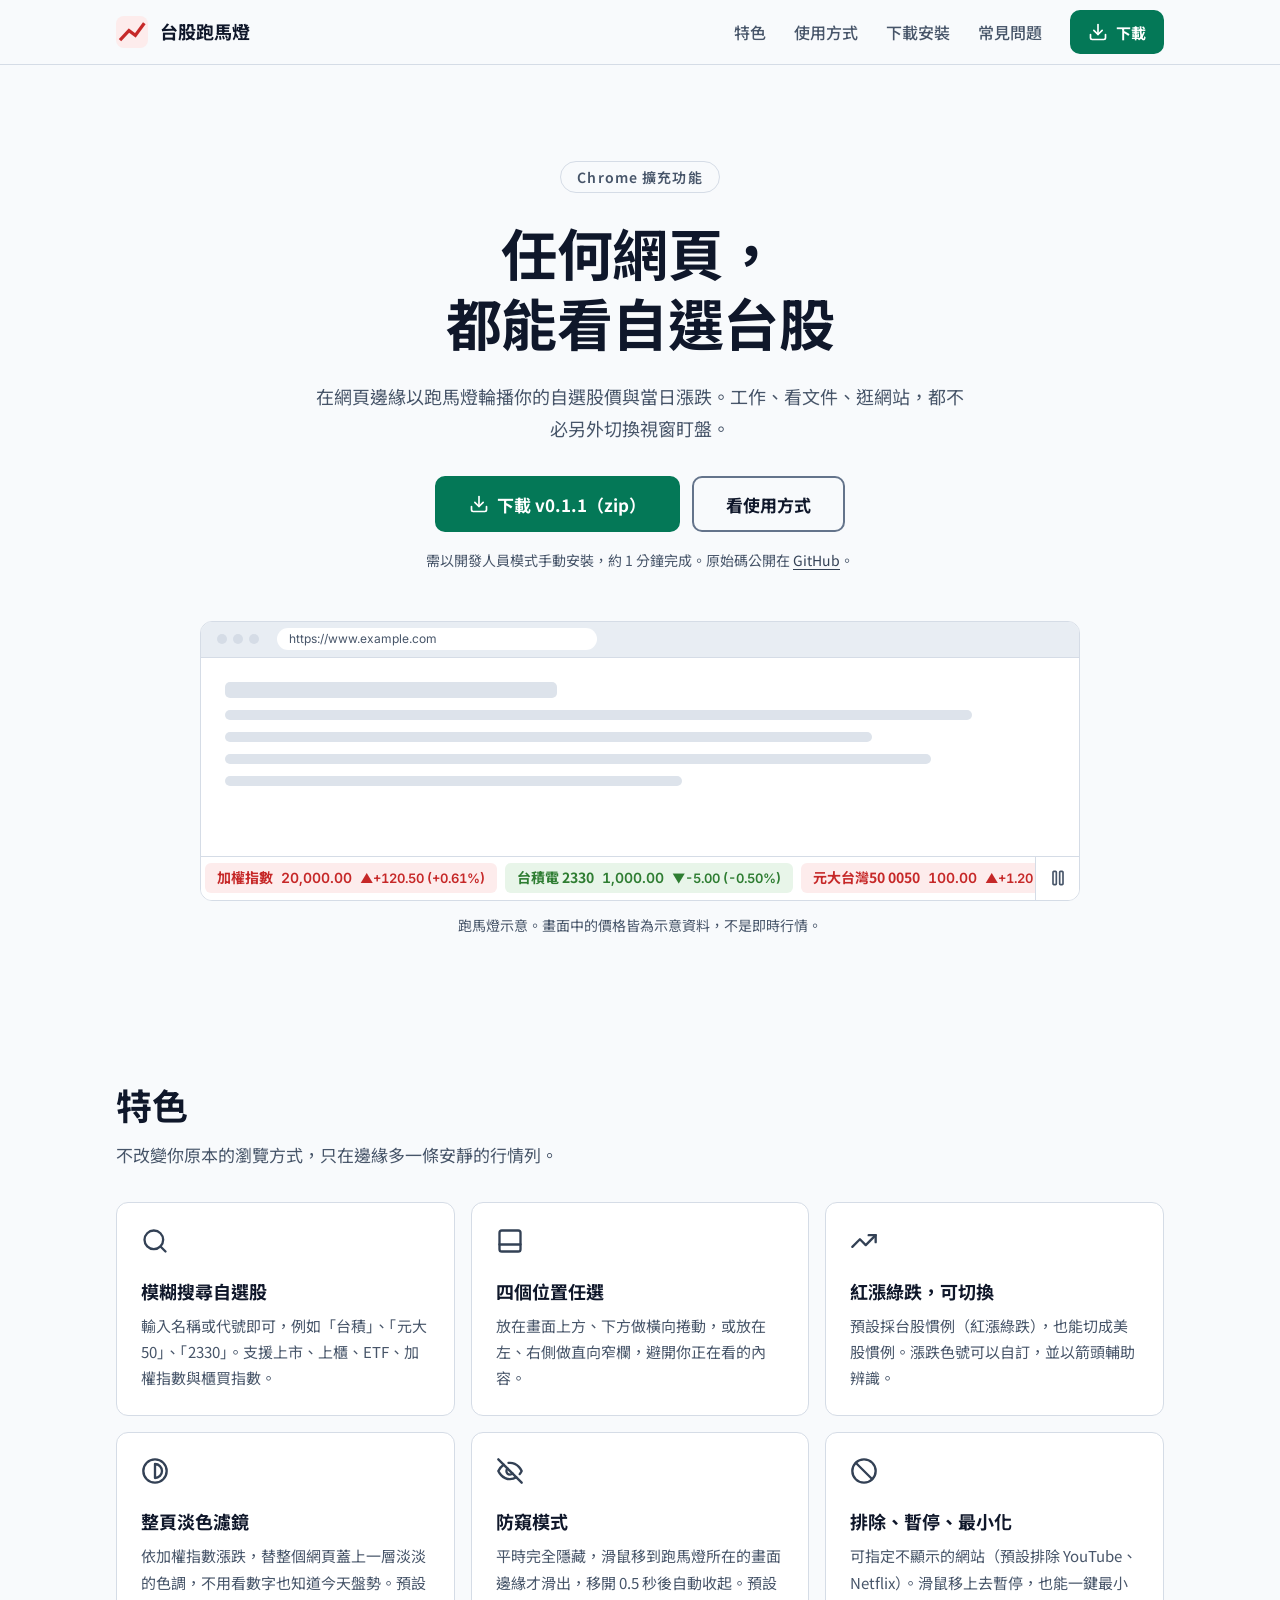
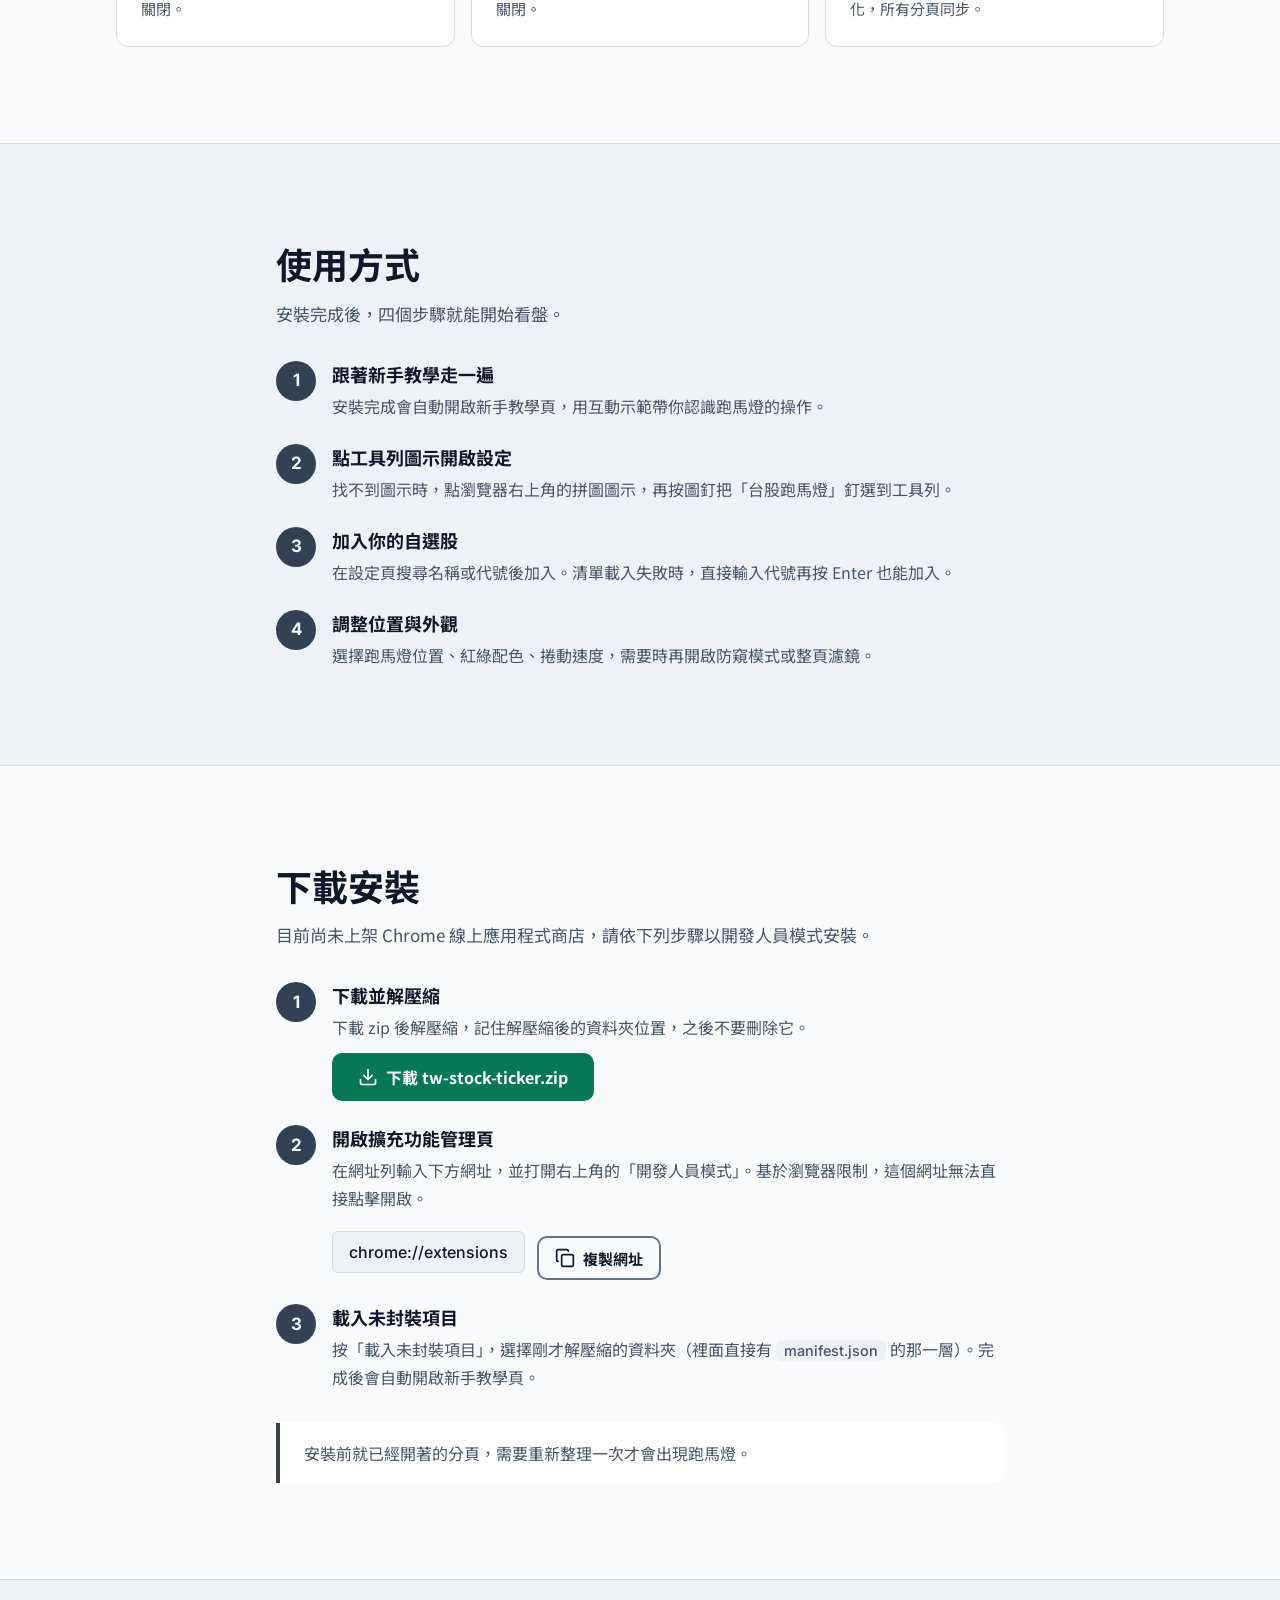
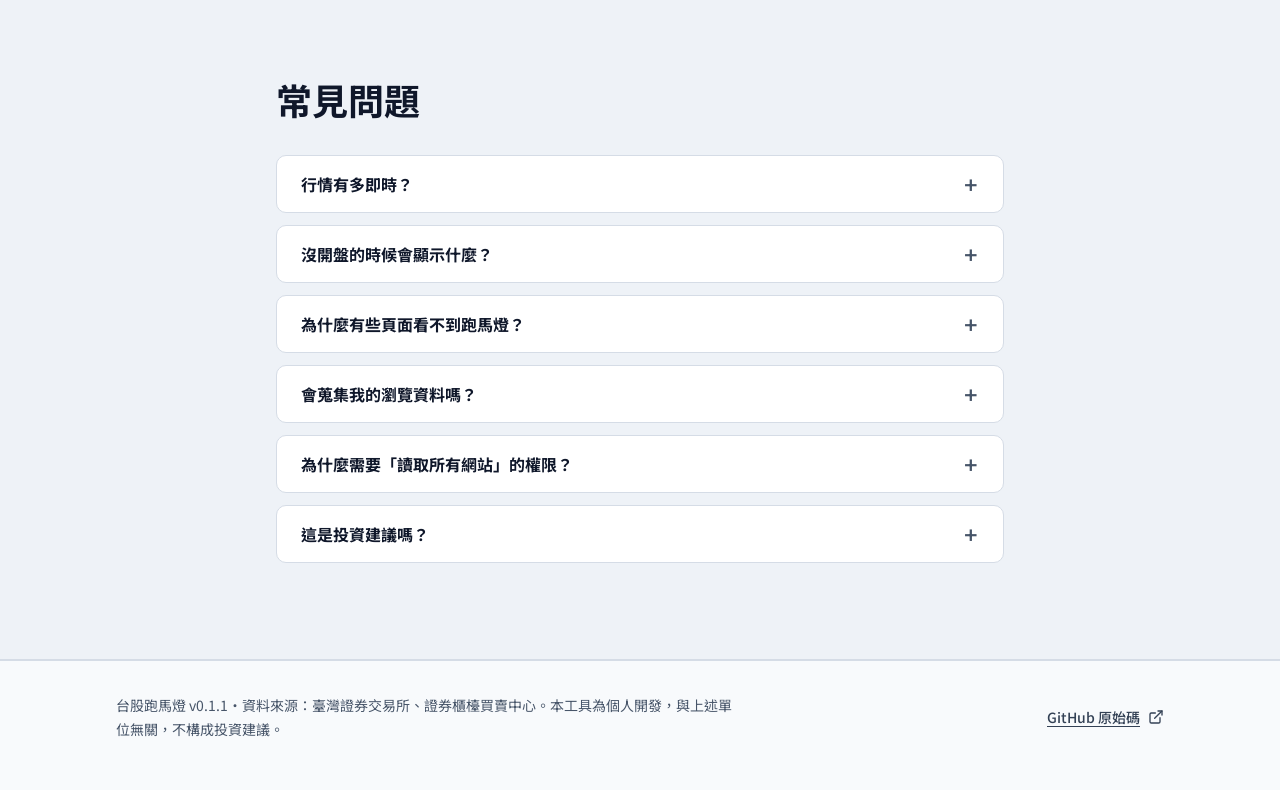
==== site/index.html @ 8c2e9435 "[ADD] 新增官方介紹網站（特色、使用方式、下載安裝教學）" ====
<!doctype html>
<html lang="zh-Hant">
<head>
  <meta charset="utf-8">
  <meta name="viewport" content="width=device-width, initial-scale=1">
  <title>台股跑馬燈｜在任何網頁看自選台股</title>
  <meta name="description" content="台股跑馬燈是 Chrome 擴充功能，在任何網頁的邊緣以跑馬燈輪播自選台股的股價與漲跌。支援上市、上櫃、ETF 與加權指數，紅漲綠跌，可自訂位置與配色。">
  <meta name="theme-color" content="#F8FAFC" media="(prefers-color-scheme: light)">
  <meta name="theme-color" content="#0B1220" media="(prefers-color-scheme: dark)">
  <meta property="og:title" content="台股跑馬燈｜在任何網頁看自選台股">
  <meta property="og:description" content="在任何網頁的邊緣，以跑馬燈輪播你的自選台股股價與漲跌。">
  <meta property="og:type" content="website">
  <link rel="icon" type="image/png" href="assets/icon128.png">
  <link rel="preconnect" href="https://fonts.googleapis.com">
  <link rel="preconnect" href="https://fonts.gstatic.com" crossorigin>
  <link rel="stylesheet" href="https://fonts.googleapis.com/css2?family=Inter:wght@500;600;700&family=Noto+Sans+TC:wght@400;500;700&display=swap">
  <link rel="stylesheet" href="style.css">
</head>
<body>
  <a class="skip" href="#main">跳到主要內容</a>

  <!-- SVG 圖示集（Lucide 風格，統一 2px 線寬） -->
  <svg width="0" height="0" style="position:absolute" aria-hidden="true" focusable="false">
    <defs>
      <symbol id="i-search" viewBox="0 0 24 24"><circle cx="11" cy="11" r="8"/><path d="m21 21-4.3-4.3"/></symbol>
      <symbol id="i-panel" viewBox="0 0 24 24"><rect width="18" height="18" x="3" y="3" rx="2"/><path d="M3 15h18"/></symbol>
      <symbol id="i-trend" viewBox="0 0 24 24"><polyline points="22 7 13.5 15.5 8.5 10.5 2 17"/><polyline points="16 7 22 7 22 13"/></symbol>
      <symbol id="i-contrast" viewBox="0 0 24 24"><circle cx="12" cy="12" r="10"/><path d="M12 18a6 6 0 0 0 0-12v12z"/></symbol>
      <symbol id="i-eyeoff" viewBox="0 0 24 24"><path d="M9.88 9.88a3 3 0 1 0 4.24 4.24"/><path d="M10.73 5.08A10.43 10.43 0 0 1 12 5c7 0 10 7 10 7a13.16 13.16 0 0 1-1.67 2.68"/><path d="M6.61 6.61A13.526 13.526 0 0 0 2 12s3 7 10 7a9.74 9.74 0 0 0 5.39-1.61"/><line x1="2" x2="22" y1="2" y2="22"/></symbol>
      <symbol id="i-ban" viewBox="0 0 24 24"><circle cx="12" cy="12" r="10"/><path d="m4.9 4.9 14.2 14.2"/></symbol>
      <symbol id="i-download" viewBox="0 0 24 24"><path d="M21 15v4a2 2 0 0 1-2 2H5a2 2 0 0 1-2-2v-4"/><polyline points="7 10 12 15 17 10"/><line x1="12" x2="12" y1="15" y2="3"/></symbol>
      <symbol id="i-copy" viewBox="0 0 24 24"><rect width="14" height="14" x="8" y="8" rx="2"/><path d="M4 16c-1.1 0-2-.9-2-2V4c0-1.1.9-2 2-2h10c1.1 0 2 .9 2 2"/></symbol>
      <symbol id="i-check" viewBox="0 0 24 24"><path d="M20 6 9 17l-5-5"/></symbol>
      <symbol id="i-pause" viewBox="0 0 24 24"><rect x="14" y="4" width="4" height="16" rx="1"/><rect x="6" y="4" width="4" height="16" rx="1"/></symbol>
      <symbol id="i-play" viewBox="0 0 24 24"><polygon points="6 3 20 12 6 21 6 3"/></symbol>
      <symbol id="i-external" viewBox="0 0 24 24"><path d="M15 3h6v6"/><path d="M10 14 21 3"/><path d="M18 13v6a2 2 0 0 1-2 2H5a2 2 0 0 1-2-2V8a2 2 0 0 1 2-2h6"/></symbol>
    </defs>
  </svg>

  <header class="site-header">
    <div class="wrap bar">
      <a class="brand" href="#top" aria-label="台股跑馬燈 回到頁首">
        <img src="assets/icon128.png" alt="" width="32" height="32">
        <span>台股跑馬燈</span>
      </a>
      <nav class="nav" aria-label="主要選單">
        <a href="#features">特色</a>
        <a href="#usage">使用方式</a>
        <a href="#install">下載安裝</a>
        <a href="#faq">常見問題</a>
      </nav>
      <a class="btn btn-sm" href="#install">
        <svg class="icon" aria-hidden="true"><use href="#i-download"/></svg>下載
      </a>
    </div>
  </header>

  <main id="main">
    <!-- Hero -->
    <section class="hero" id="top">
      <div class="wrap">
        <p class="eyebrow">Chrome 擴充功能</p>
        <h1>任何網頁，<br class="br-m">都能看自選台股</h1>
        <p class="lead">在網頁邊緣以跑馬燈輪播你的自選股價與當日漲跌。工作、看文件、逛網站，都不必另外切換視窗盯盤。</p>
        <div class="cta">
          <a class="btn btn-lg" href="https://github.com/avthing/tw-stock-ticker/releases/latest/download/tw-stock-ticker.zip">
            <svg class="icon" aria-hidden="true"><use href="#i-download"/></svg>下載 v0.1.1（zip）
          </a>
          <a class="btn btn-lg btn-ghost" href="#usage">看使用方式</a>
        </div>
        <p class="note">需以開發人員模式手動安裝，約 1 分鐘完成。原始碼公開在 <a href="https://github.com/avthing/tw-stock-ticker">GitHub</a>。</p>

        <figure class="demo">
          <div class="frame">
            <div class="frame-top" aria-hidden="true"><i></i><i></i><i></i><span>https://www.example.com</span></div>
            <div class="frame-page" aria-hidden="true"><b></b><b></b><b></b><b></b><b></b></div>
            <div class="ticker" role="group" aria-label="跑馬燈示意（價格為示意資料）">
              <div class="vp">
                <div class="track" id="track">
                  <div class="group">
                    <span class="q up"><span class="n">加權指數</span><span class="p">20,000.00</span><span class="c">▲+120.50 (+0.61%)</span></span>
                    <span class="q down"><span class="n">台積電 2330</span><span class="p">1,000.00</span><span class="c">▼-5.00 (-0.50%)</span></span>
                    <span class="q up"><span class="n">元大台灣50 0050</span><span class="p">100.00</span><span class="c">▲+1.20 (+1.21%)</span></span>
                    <span class="q flat"><span class="n">範例股份 0000</span><span class="p">50.00</span><span class="c">－0.00 (0.00%)</span></span>
                    <span class="q down"><span class="n">櫃買指數</span><span class="p">250.00</span><span class="c">▼-0.80 (-0.32%)</span></span>
                  </div>
                  <div class="group" aria-hidden="true">
                    <span class="q up"><span class="n">加權指數</span><span class="p">20,000.00</span><span class="c">▲+120.50 (+0.61%)</span></span>
                    <span class="q down"><span class="n">台積電 2330</span><span class="p">1,000.00</span><span class="c">▼-5.00 (-0.50%)</span></span>
                    <span class="q up"><span class="n">元大台灣50 0050</span><span class="p">100.00</span><span class="c">▲+1.20 (+1.21%)</span></span>
                    <span class="q flat"><span class="n">範例股份 0000</span><span class="p">50.00</span><span class="c">－0.00 (0.00%)</span></span>
                    <span class="q down"><span class="n">櫃買指數</span><span class="p">250.00</span><span class="c">▼-0.80 (-0.32%)</span></span>
                  </div>
                </div>
              </div>
              <button class="pause" id="pause" type="button" aria-pressed="false" aria-label="暫停跑馬燈示意" hidden>
                <svg class="icon" aria-hidden="true"><use href="#i-pause"/></svg>
              </button>
            </div>
          </div>
          <figcaption>跑馬燈示意。畫面中的價格皆為示意資料，不是即時行情。</figcaption>
        </figure>
      </div>
    </section>

    <!-- 特色 -->
    <section class="section" id="features" aria-labelledby="features-h">
      <div class="wrap">
        <h2 id="features-h">特色</h2>
        <p class="section-lead">不改變你原本的瀏覽方式，只在邊緣多一條安靜的行情列。</p>
        <ul class="cards">
          <li class="card">
            <svg class="icon icon-lg" aria-hidden="true"><use href="#i-search"/></svg>
            <h3>模糊搜尋自選股</h3>
            <p>輸入名稱或代號即可，例如「台積」、「元大50」、「2330」。支援上市、上櫃、ETF、加權指數與櫃買指數。</p>
          </li>
          <li class="card">
            <svg class="icon icon-lg" aria-hidden="true"><use href="#i-panel"/></svg>
            <h3>四個位置任選</h3>
            <p>放在畫面上方、下方做橫向捲動，或放在左、右側做直向窄欄，避開你正在看的內容。</p>
          </li>
          <li class="card">
            <svg class="icon icon-lg" aria-hidden="true"><use href="#i-trend"/></svg>
            <h3>紅漲綠跌，可切換</h3>
            <p>預設採台股慣例（紅漲綠跌），也能切成美股慣例。漲跌色號可以自訂，並以箭頭輔助辨識。</p>
          </li>
          <li class="card">
            <svg class="icon icon-lg" aria-hidden="true"><use href="#i-contrast"/></svg>
            <h3>整頁淡色濾鏡</h3>
            <p>依加權指數漲跌，替整個網頁蓋上一層淡淡的色調，不用看數字也知道今天盤勢。預設關閉。</p>
          </li>
          <li class="card">
            <svg class="icon icon-lg" aria-hidden="true"><use href="#i-eyeoff"/></svg>
            <h3>防窺模式</h3>
            <p>平時完全隱藏，滑鼠移到跑馬燈所在的畫面邊緣才滑出，移開 0.5 秒後自動收起。預設關閉。</p>
          </li>
          <li class="card">
            <svg class="icon icon-lg" aria-hidden="true"><use href="#i-ban"/></svg>
            <h3>排除、暫停、最小化</h3>
            <p>可指定不顯示的網站（預設排除 YouTube、Netflix）。滑鼠移上去暫停，也能一鍵最小化，所有分頁同步。</p>
          </li>
        </ul>
      </div>
    </section>

    <!-- 使用方式 -->
    <section class="section alt" id="usage" aria-labelledby="usage-h">
      <div class="wrap narrow">
        <h2 id="usage-h">使用方式</h2>
        <p class="section-lead">安裝完成後，四個步驟就能開始看盤。</p>
        <ol class="steps">
          <li>
            <h3>跟著新手教學走一遍</h3>
            <p>安裝完成會自動開啟新手教學頁，用互動示範帶你認識跑馬燈的操作。</p>
          </li>
          <li>
            <h3>點工具列圖示開啟設定</h3>
            <p>找不到圖示時，點瀏覽器右上角的拼圖圖示，再按圖釘把「台股跑馬燈」釘選到工具列。</p>
          </li>
          <li>
            <h3>加入你的自選股</h3>
            <p>在設定頁搜尋名稱或代號後加入。清單載入失敗時，直接輸入代號再按 Enter 也能加入。</p>
          </li>
          <li>
            <h3>調整位置與外觀</h3>
            <p>選擇跑馬燈位置、紅綠配色、捲動速度，需要時再開啟防窺模式或整頁濾鏡。</p>
          </li>
        </ol>
      </div>
    </section>

    <!-- 下載安裝 -->
    <section class="section" id="install" aria-labelledby="install-h">
      <div class="wrap narrow">
        <h2 id="install-h">下載安裝</h2>
        <p class="section-lead">目前尚未上架 Chrome 線上應用程式商店，請依下列步驟以開發人員模式安裝。</p>
        <ol class="steps">
          <li>
            <h3>下載並解壓縮</h3>
            <p>下載 zip 後解壓縮，記住解壓縮後的資料夾位置，之後不要刪除它。</p>
            <a class="btn" href="https://github.com/avthing/tw-stock-ticker/releases/latest/download/tw-stock-ticker.zip">
              <svg class="icon" aria-hidden="true"><use href="#i-download"/></svg>下載 tw-stock-ticker.zip
            </a>
          </li>
          <li>
            <h3>開啟擴充功能管理頁</h3>
            <p>在網址列輸入下方網址，並打開右上角的「開發人員模式」。基於瀏覽器限制，這個網址無法直接點擊開啟。</p>
            <div class="copyrow">
              <code id="ext-url">chrome://extensions</code>
              <button class="btn btn-ghost btn-sm" id="copy" type="button" hidden>
                <svg class="icon" aria-hidden="true"><use href="#i-copy"/></svg><span id="copy-label">複製網址</span>
              </button>
              <span class="sr" id="copy-status" role="status"></span>
            </div>
          </li>
          <li>
            <h3>載入未封裝項目</h3>
            <p>按「載入未封裝項目」，選擇剛才解壓縮的資料夾（裡面直接有 <code>manifest.json</code> 的那一層）。完成後會自動開啟新手教學頁。</p>
          </li>
        </ol>
        <p class="hint">安裝前就已經開著的分頁，需要重新整理一次才會出現跑馬燈。</p>
      </div>
    </section>

    <!-- 常見問題 -->
    <section class="section alt" id="faq" aria-labelledby="faq-h">
      <div class="wrap narrow">
        <h2 id="faq-h">常見問題</h2>
        <div class="faq">
          <details>
            <summary>行情有多即時？</summary>
            <p>資料來自證交所 MIS 的非官方介面，本身約有 5 秒延遲；擴充功能每 1 分鐘更新一次（僅盤中），不是逐筆即時。跑馬燈右側會顯示最後更新時間。</p>
          </details>
          <details>
            <summary>沒開盤的時候會顯示什麼？</summary>
            <p>非盤中（週末、盤前、收盤後）跑馬燈會標示「收盤」，價格是上一個收盤價：平日收盤後是當天收盤價，週末與盤前則是上一個交易日的收盤價。</p>
          </details>
          <details>
            <summary>為什麼有些頁面看不到跑馬燈？</summary>
            <p><code>chrome://</code> 頁面、Chrome 線上應用程式商店與內建 PDF 檢視器，Chrome 不允許擴充功能注入，這是瀏覽器的限制。此外，YouTube、Netflix 預設在排除名單內，可以到設定頁修改。</p>
          </details>
          <details>
            <summary>會蒐集我的瀏覽資料嗎？</summary>
            <p>不會。擴充功能不蒐集、不上傳你的瀏覽紀錄。它只向證交所、櫃買中心取得行情與股票清單，設定則存放在 Chrome 的儲存空間（同步設定會跟著你的 Google 帳號）。完整原始碼公開，歡迎自行檢視。</p>
          </details>
          <details>
            <summary>為什麼需要「讀取所有網站」的權限？</summary>
            <p>因為跑馬燈要畫在你開啟的每一個網頁上，Chrome 會把這種做法顯示為可存取所有網站。擴充功能只會在頁面上加一條跑馬燈，不會讀取頁面上的文字或表單內容。</p>
          </details>
          <details>
            <summary>這是投資建議嗎？</summary>
            <p>不是。本工具僅提供行情顯示，資料可能延遲或有誤，請以券商與交易所公告為準，投資決策與風險由使用者自行負責。</p>
          </details>
        </div>
      </div>
    </section>
  </main>

  <footer class="site-footer">
    <div class="wrap foot">
      <p>台股跑馬燈 v0.1.1・資料來源：臺灣證券交易所、證券櫃檯買賣中心。本工具為個人開發，與上述單位無關，不構成投資建議。</p>
      <a href="https://github.com/avthing/tw-stock-ticker">
        GitHub 原始碼<svg class="icon" aria-hidden="true"><use href="#i-external"/></svg>
      </a>
    </div>
  </footer>

  <script src="script.js" defer></script>
</body>
</html>
---- site/style.css ----
/* 台股跑馬燈官網：Flat Design，淺色為主，附深色模式 */
:root {
  --bg: #F8FAFC;
  --bg-alt: #EEF2F7;
  --card: #FFFFFF;
  --fg: #0F172A;
  --muted: #475569;
  --border: #D5DCE6;
  --border-ctl: #64748B; /* 互動元件邊框，對比 ≥3:1 */
  --primary: #334155;
  --cta: #047857;
  --cta-hover: #065F46;
  --on-cta: #FFFFFF;
  --ring: #334155;
  --up: #C62828;
  --up-bg: #FDECEC;
  --down: #2E7D32;
  --down-bg: #E8F5E9;
  --flat: #475569;
  --flat-bg: #EDF0F4;
  --frame-top: #E8EDF3;
  --skeleton: #DDE3EB;

  --font: "Noto Sans TC", "Microsoft JhengHei", "PingFang TC", system-ui, sans-serif;
  --font-num: "Inter", "Noto Sans TC", system-ui, sans-serif;

  --s1: 4px; --s2: 8px; --s3: 12px; --s4: 16px; --s5: 24px; --s6: 32px; --s7: 48px; --s8: 64px; --s9: 96px;
  --radius: 12px;
  --ease: cubic-bezier(.2, .7, .2, 1);
  --t-fast: 150ms;
  --header-h: 64px;
}

:root[data-theme="dark"] { color-scheme: dark; }

@media (prefers-color-scheme: dark) {
  :root:not([data-theme="light"]) {
    color-scheme: dark;
    --bg: #0B1220;
    --bg-alt: #0F1829;
    --card: #131D31;
    --fg: #E2E8F0;
    --muted: #A3B1C6;
    --border: #2A3850;
    --primary: #CBD5E1;
    --cta: #047857;
    --cta-hover: #065F46;
    --border-ctl: #8A99AF;
    --ring: #E2E8F0;
    --up: #FCA5A5;
    --up-bg: #3A1619;
    --down: #86EFAC;
    --down-bg: #12301D;
    --flat: #B6C2D3;
    --flat-bg: #1D283B;
    --frame-top: #18233A;
    --skeleton: #22304A;
  }
}

*, *::before, *::after { box-sizing: border-box; }
html { scroll-behavior: smooth; scroll-padding-top: calc(var(--header-h) + var(--s4)); -webkit-text-size-adjust: 100%; }
body {
  margin: 0;
  background: var(--bg);
  color: var(--fg);
  font: 400 16px/1.75 var(--font);
  overflow-wrap: anywhere;
}
img, svg { max-width: 100%; }
h1, h2, h3, p, ul, ol, figure { margin: 0; }
ul, ol { padding: 0; list-style: none; }
a { color: var(--primary); text-underline-offset: 3px; }
a:hover { text-decoration-thickness: 2px; }
code { font: 500 .9em/1 var(--font-num); background: var(--flat-bg); padding: 2px 8px; border-radius: 6px; overflow-wrap: anywhere; }

:focus-visible { outline: 3px solid var(--ring); outline-offset: 3px; border-radius: 6px; }

.skip { position: absolute; left: var(--s4); top: -64px; z-index: 100; background: var(--fg); color: var(--bg); padding: var(--s3) var(--s4); border-radius: 8px; }
.skip:focus { top: var(--s2); }
.sr { position: absolute; width: 1px; height: 1px; overflow: hidden; clip-path: inset(50%); white-space: nowrap; }

.wrap { width: 100%; max-width: 1080px; margin: 0 auto; padding: 0 var(--s4); }
.wrap.narrow { max-width: 760px; }

.icon { width: 20px; height: 20px; flex: none; fill: none; stroke: currentColor; stroke-width: 2; stroke-linecap: round; stroke-linejoin: round; }
.icon-lg { width: 28px; height: 28px; }

/* 按鈕：每頁一個主 CTA，其餘為次要樣式 */
.btn {
  display: inline-flex; align-items: center; justify-content: center; gap: var(--s2);
  min-height: 48px; padding: 0 var(--s5);
  background: var(--cta); color: var(--on-cta);
  border: 2px solid var(--cta); border-radius: 10px;
  font: 700 16px/1 var(--font); text-decoration: none; cursor: pointer;
  transition: background-color var(--t-fast) var(--ease), border-color var(--t-fast) var(--ease), color var(--t-fast) var(--ease);
  touch-action: manipulation;
}
.btn:hover { background: var(--cta-hover); border-color: var(--cta-hover); }
.btn-ghost { background: transparent; color: var(--fg); border-color: var(--border-ctl); }
.btn-ghost:hover { background: var(--flat-bg); border-color: var(--primary); }
.btn-sm { min-height: 44px; padding: 0 var(--s4); font-size: 15px; }
.btn-lg { min-height: 56px; padding: 0 var(--s6); font-size: 17px; }

/* Header */
.site-header { position: sticky; top: 0; z-index: 50; background: var(--bg); border-bottom: 1px solid var(--border); }
.bar { height: var(--header-h); display: flex; align-items: center; gap: var(--s4); }
.brand { display: inline-flex; align-items: center; gap: var(--s3); min-height: 44px; color: var(--fg); font-weight: 700; font-size: 18px; text-decoration: none; margin-right: auto; }
.brand img { border-radius: 8px; }
.nav { display: none; gap: var(--s1); }
.nav a { display: inline-flex; align-items: center; min-height: 44px; padding: 0 var(--s3); color: var(--muted); text-decoration: none; font-weight: 500; border-radius: 8px; }
.nav a:hover { color: var(--fg); background: var(--flat-bg); }

/* Hero */
.hero { padding: var(--s8) 0 var(--s7); text-align: center; }
.eyebrow { display: inline-block; font: 600 14px/1 var(--font); letter-spacing: .08em; color: var(--muted); padding: var(--s2) var(--s4); border: 1px solid var(--border); border-radius: 999px; margin-bottom: var(--s5); }
h1 { font-size: clamp(32px, 7vw, 56px); line-height: 1.25; font-weight: 700; letter-spacing: -.01em; text-wrap: balance; }
.lead { max-width: 36em; margin: var(--s5) auto 0; font-size: 18px; color: var(--muted); }
.cta { display: flex; flex-wrap: wrap; gap: var(--s3); justify-content: center; margin-top: var(--s6); }
.note { margin-top: var(--s4); font-size: 14px; color: var(--muted); }

/* 跑馬燈示意 */
.demo { margin: var(--s7) auto 0; max-width: 880px; }
.demo figcaption { margin-top: var(--s3); font-size: 14px; color: var(--muted); }
.frame { position: relative; height: 280px; border: 1px solid var(--border); border-radius: var(--radius); overflow: hidden; background: var(--card); text-align: left; }
.frame-top { display: flex; align-items: center; gap: 6px; height: 36px; padding: 0 var(--s4); background: var(--frame-top); border-bottom: 1px solid var(--border); }
.frame-top i { width: 10px; height: 10px; border-radius: 50%; background: var(--border); }
.frame-top span { margin-left: var(--s3); flex: 1; max-width: 320px; height: 22px; border-radius: 11px; background: var(--card); font: 12px/22px var(--font-num); padding: 0 var(--s3); color: var(--muted); overflow: hidden; white-space: nowrap; text-overflow: ellipsis; }
.frame-page { display: flex; flex-direction: column; gap: var(--s3); padding: var(--s5); }
.frame-page b { display: block; height: 10px; border-radius: 5px; background: var(--skeleton); }
.frame-page b:nth-child(1) { width: 40%; height: 16px; }
.frame-page b:nth-child(2) { width: 90%; }
.frame-page b:nth-child(3) { width: 78%; }
.frame-page b:nth-child(4) { width: 85%; }
.frame-page b:nth-child(5) { width: 55%; }

.ticker { position: absolute; left: 0; right: 0; bottom: 0; height: 44px; display: flex; align-items: center; background: var(--card); border-top: 1px solid var(--border); }
.vp { flex: 1; overflow: hidden; }
.track { display: flex; width: max-content; animation: scroll 36s linear infinite; }
.ticker:hover .track { animation-play-state: paused; }
.track.paused { animation-play-state: paused; }
.group { display: flex; align-items: center; gap: var(--s2); padding: 0 var(--s1); }
.q { display: inline-flex; align-items: baseline; gap: var(--s2); padding: 4px var(--s3); border-radius: 6px; white-space: nowrap; font-size: 14px; line-height: 1.5; }
.q .n { font-weight: 700; }
.q .p, .q .c { font-family: var(--font-num); font-variant-numeric: tabular-nums; font-weight: 600; }
.q .c { font-size: 13px; }
.q.up { color: var(--up); background: var(--up-bg); }
.q.down { color: var(--down); background: var(--down-bg); }
.q.flat { color: var(--flat); background: var(--flat-bg); }
.pause { all: unset; box-sizing: border-box; width: 44px; height: 44px; flex: none; display: grid; place-items: center; cursor: pointer; color: var(--muted); border-left: 1px solid var(--border); touch-action: manipulation; }
.pause:hover { color: var(--fg); background: var(--flat-bg); }
.pause:focus-visible { outline: 3px solid var(--ring); outline-offset: -3px; }
.pause[hidden] { display: none; }
@keyframes scroll { from { transform: translateX(0); } to { transform: translateX(-50%); } }

/* 區塊 */
.section { padding: var(--s8) 0; }
.section.alt { background: var(--bg-alt); border-block: 1px solid var(--border); }
h2 { font-size: clamp(26px, 5vw, 36px); line-height: 1.3; font-weight: 700; }
.section-lead { margin-top: var(--s3); color: var(--muted); font-size: 17px; max-width: 40em; }
h3 { font-size: 18px; line-height: 1.5; font-weight: 700; }

.cards { display: grid; grid-template-columns: 1fr; gap: var(--s4); margin-top: var(--s6); }
.card { background: var(--card); border: 1px solid var(--border); border-radius: var(--radius); padding: var(--s5); transition: border-color var(--t-fast) var(--ease); }
.card:hover { border-color: var(--primary); }
.card .icon { color: var(--primary); margin-bottom: var(--s4); }
.card p { margin-top: var(--s2); color: var(--muted); font-size: 15px; }

.steps { counter-reset: step; margin-top: var(--s6); display: grid; gap: var(--s5); }
.steps li { counter-increment: step; position: relative; padding-left: 56px; }
.steps li::before { content: counter(step); position: absolute; left: 0; top: 0; width: 40px; height: 40px; display: grid; place-items: center; border-radius: 50%; background: var(--primary); color: var(--bg); font: 700 17px/1 var(--font-num); }
.steps p { margin-top: var(--s1); color: var(--muted); }
.steps .btn, .steps .copyrow { margin-top: var(--s3); }
.copyrow { display: flex; flex-wrap: wrap; align-items: center; gap: var(--s3); }
.copyrow code { font-size: 16px; padding: var(--s3) var(--s4); border: 1px solid var(--border); }
.hint { margin-top: var(--s6); padding: var(--s4) var(--s5); border-left: 4px solid var(--primary); background: var(--card); border-radius: 0 8px 8px 0; color: var(--muted); }

.faq { margin-top: var(--s6); display: grid; gap: var(--s3); }
.faq details { background: var(--card); border: 1px solid var(--border); border-radius: 10px; }
.faq summary { cursor: pointer; list-style: none; display: flex; align-items: center; justify-content: space-between; gap: var(--s4); min-height: 56px; padding: var(--s3) var(--s5); font-weight: 700; border-radius: 10px; }
.faq summary::-webkit-details-marker { display: none; }
.faq summary::after { content: "+"; flex: none; font: 500 24px/1 var(--font-num); color: var(--muted); }
.faq details[open] summary::after { content: "－"; }
.faq summary:focus-visible { outline-offset: -3px; }
.faq details p { padding: 0 var(--s5) var(--s5); color: var(--muted); }

.site-footer { border-top: 1px solid var(--border); padding: var(--s6) 0 var(--s7); font-size: 14px; color: var(--muted); }
.foot { display: flex; flex-direction: column; gap: var(--s4); }
.foot a { display: inline-flex; align-items: center; gap: var(--s2); min-height: 44px; font-weight: 500; }
.foot .icon { width: 16px; height: 16px; }

/* 版面斷點：375 → 768 → 1024 → 1440 */
@media (min-width: 640px) {
  .cards { grid-template-columns: repeat(2, 1fr); }
  .foot { flex-direction: row; justify-content: space-between; align-items: center; }
  .foot p { max-width: 44em; }
}
@media (min-width: 900px) {
  .nav { display: flex; }
  .cards { grid-template-columns: repeat(3, 1fr); }
  .hero { padding-top: var(--s9); }
  .section { padding: var(--s9) 0; }
}
@media (max-width: 480px) {
  .cta .btn { width: 100%; }
  .frame { height: 240px; }
  .steps li { padding-left: 52px; }
}

/* 減少動態：跑馬燈靜止，改成可橫向捲動 */
@media (prefers-reduced-motion: reduce) {
  html { scroll-behavior: auto; }
  .track { animation: none; }
  .group[aria-hidden="true"] { display: none; }
  .vp { overflow-x: auto; }
  .pause { display: none; }
  * { transition-duration: 0.01ms !important; }
}
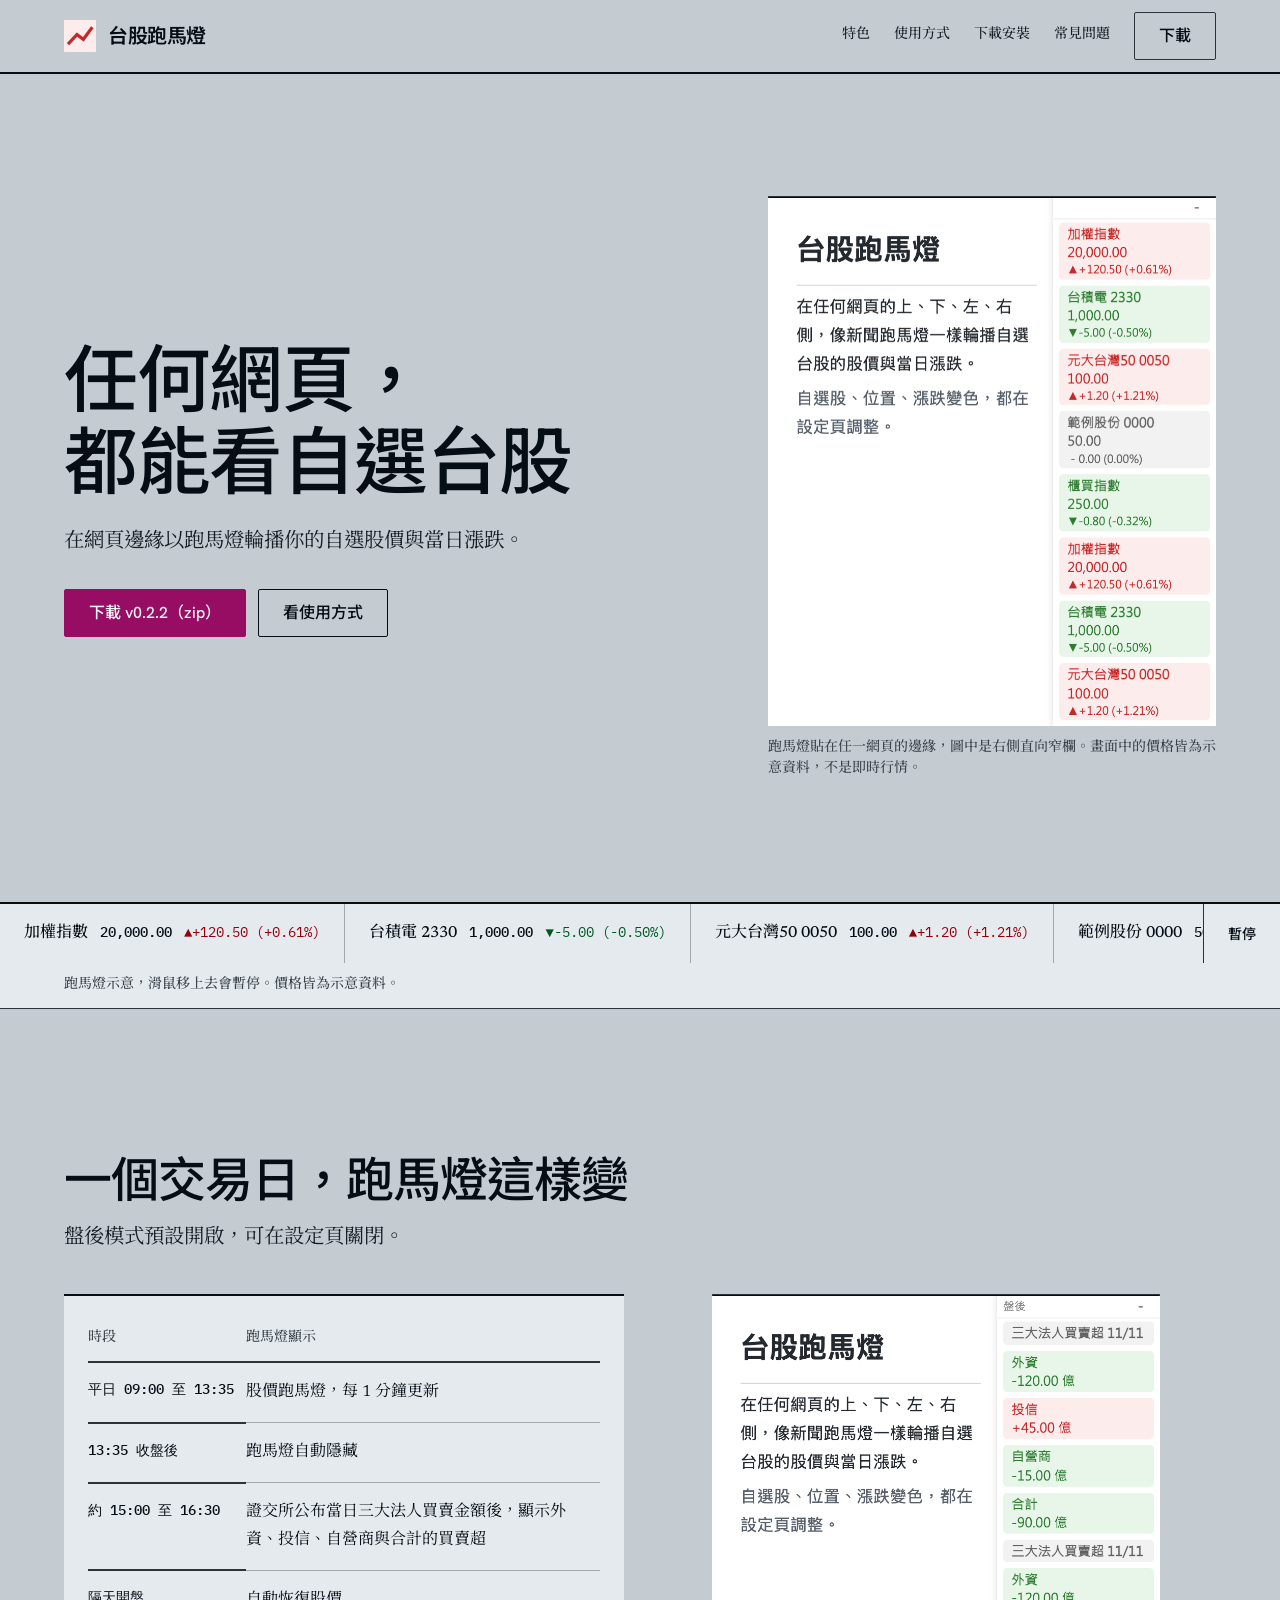
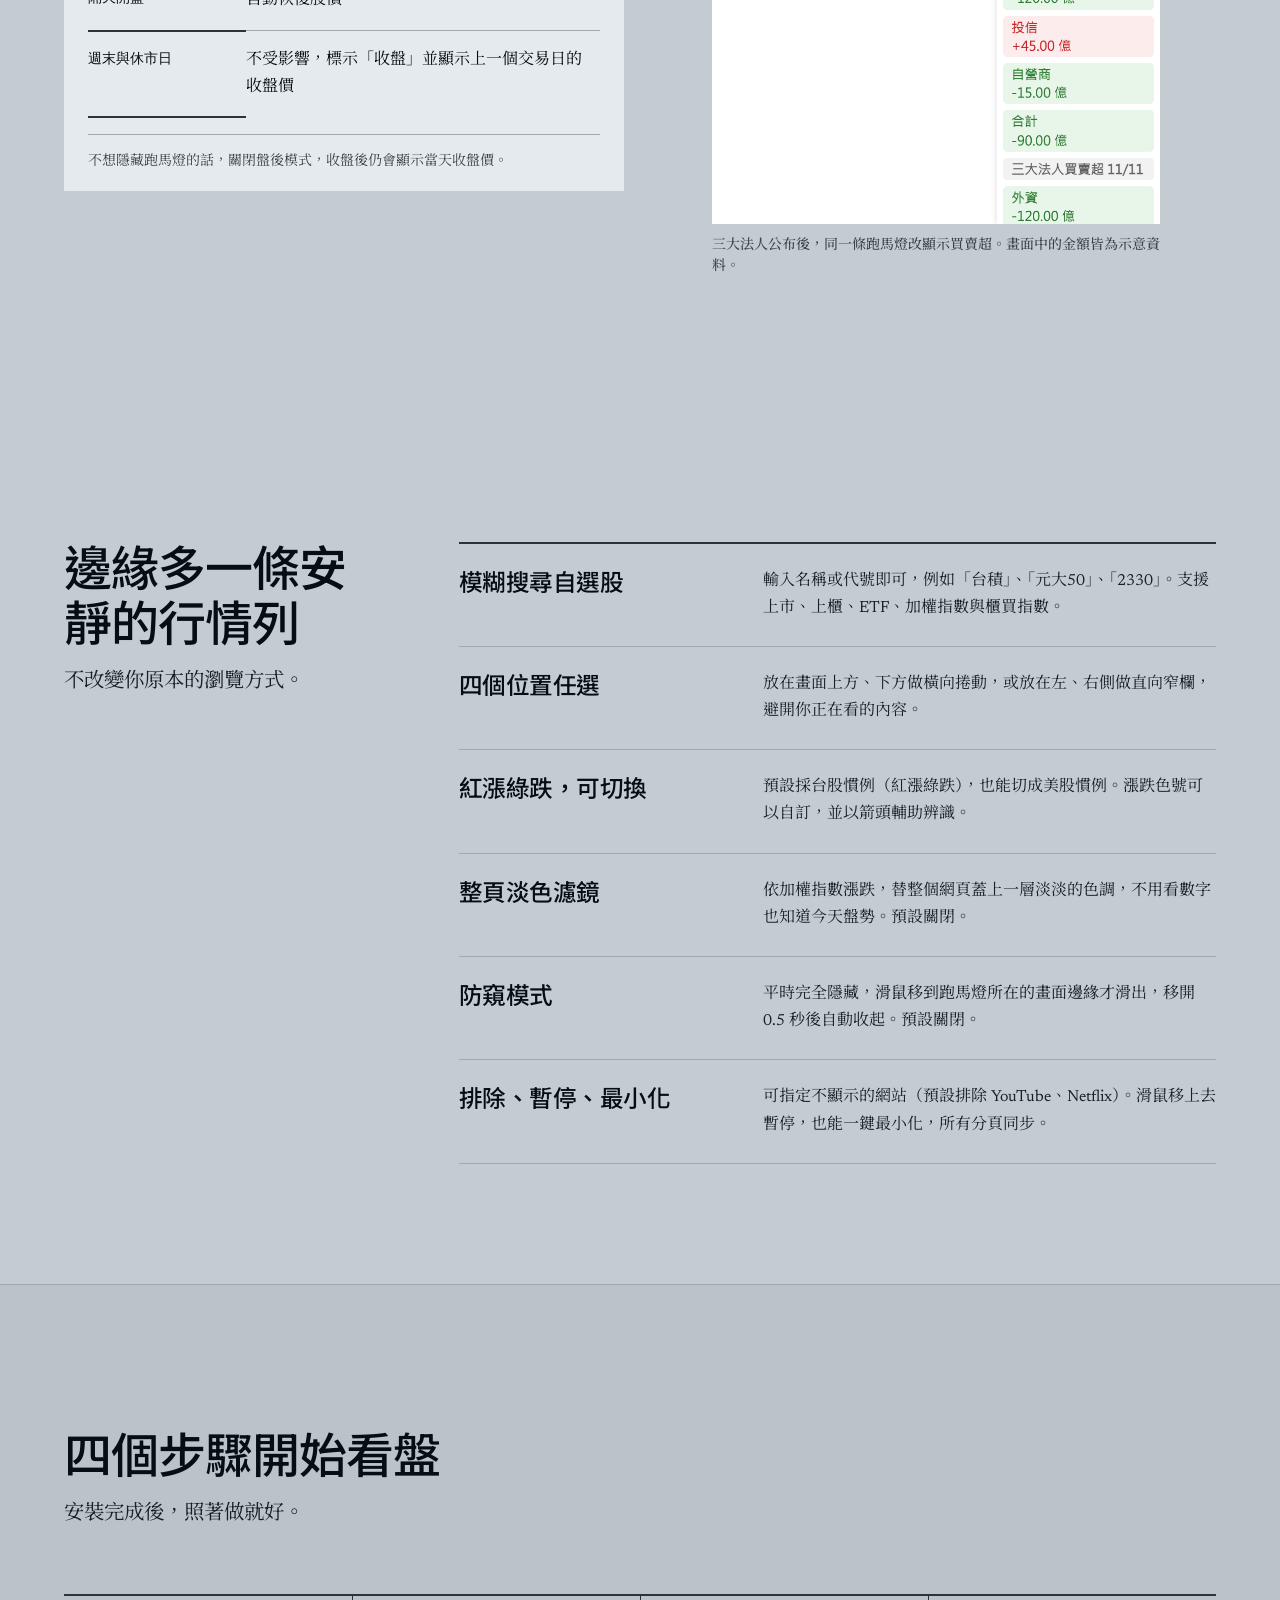
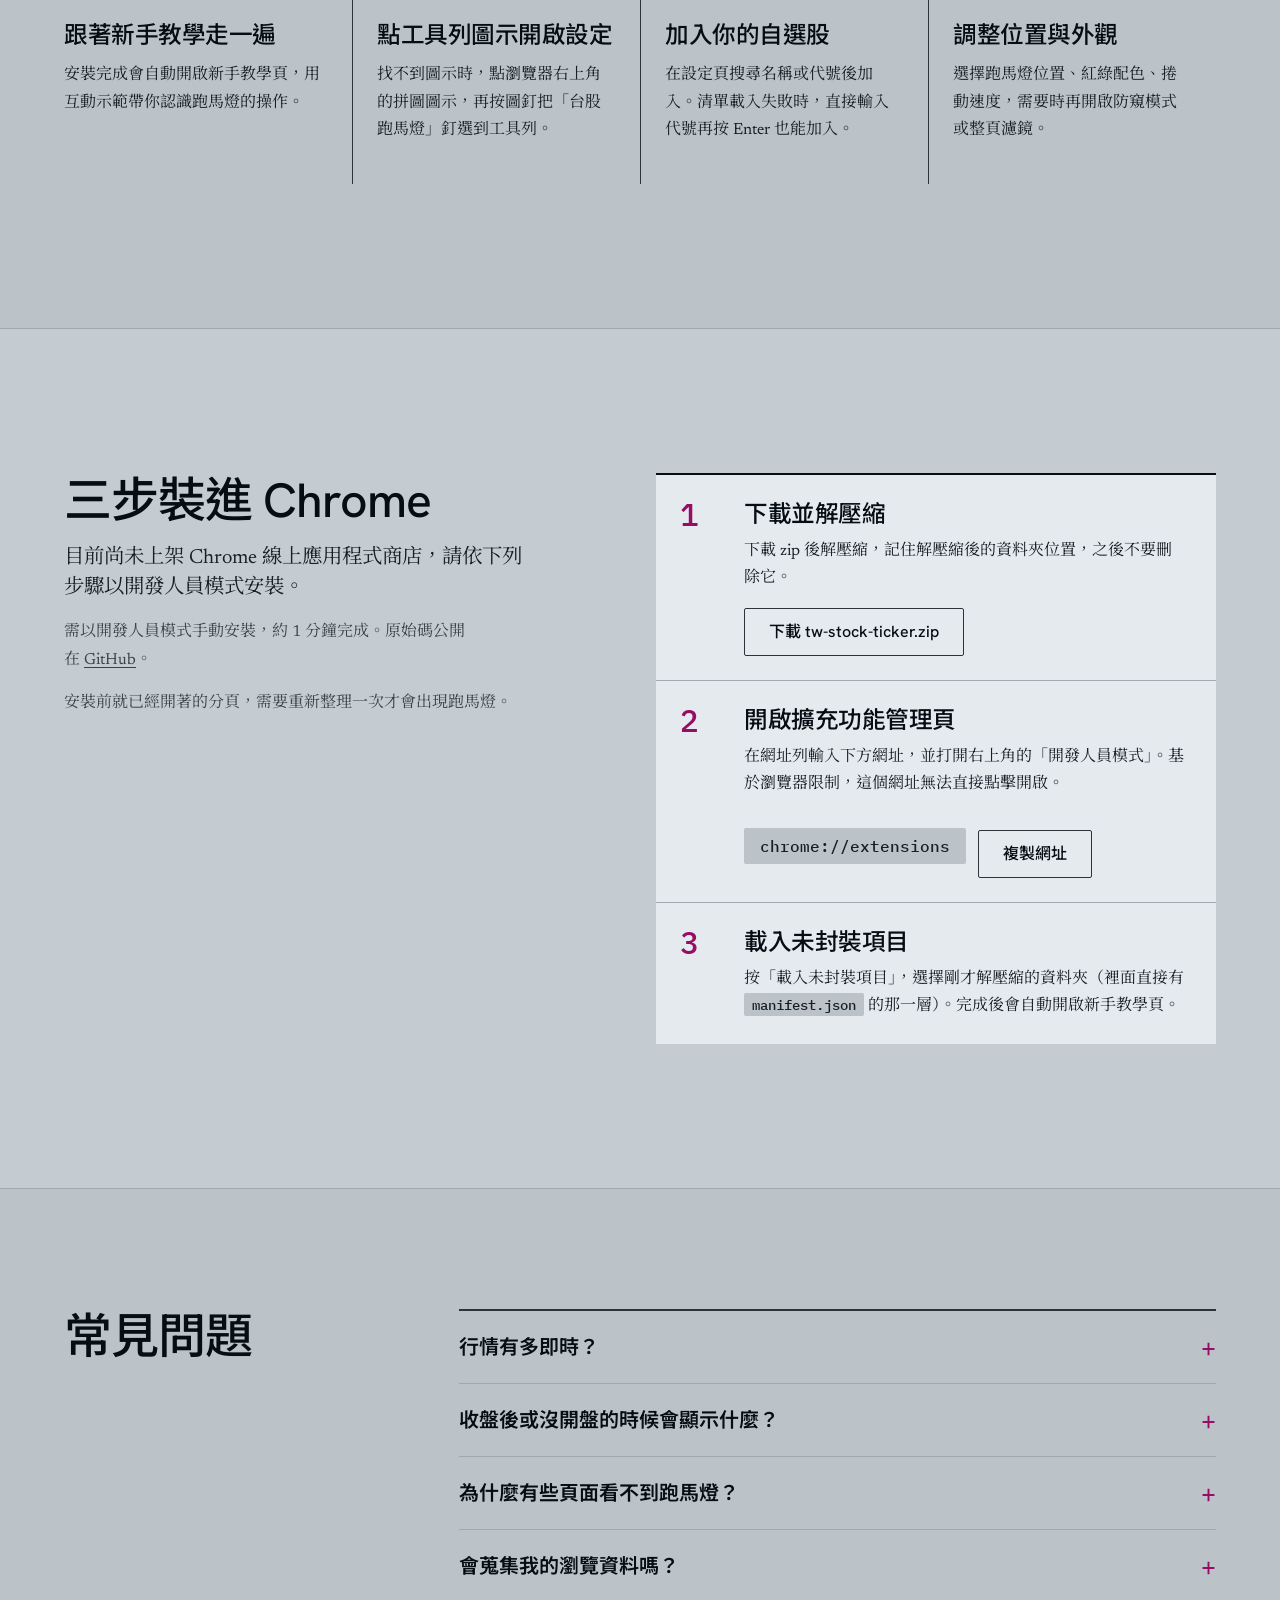
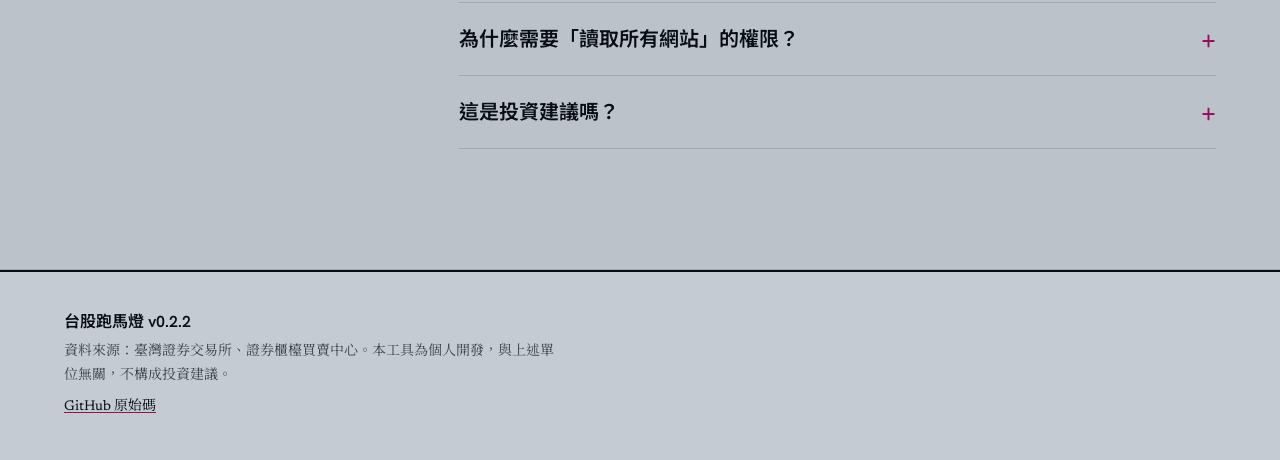
==== commit 999ce127: "[UPD] 發布 v0.2.2，整合盤後固定法人資訊與介面更新" ====
--- a/site/index.html
+++ b/site/index.html
@@ -5,40 +5,22 @@
   <meta name="viewport" content="width=device-width, initial-scale=1">
   <title>台股跑馬燈｜在任何網頁看自選台股</title>
   <meta name="description" content="台股跑馬燈是 Chrome 擴充功能，在任何網頁的邊緣以跑馬燈輪播自選台股的股價與漲跌。支援上市、上櫃、ETF 與加權指數，紅漲綠跌，可自訂位置與配色。">
-  <meta name="theme-color" content="#F8FAFC" media="(prefers-color-scheme: light)">
-  <meta name="theme-color" content="#0B1220" media="(prefers-color-scheme: dark)">
+  <meta name="theme-color" content="#C5CBD3">
   <meta property="og:title" content="台股跑馬燈｜在任何網頁看自選台股">
   <meta property="og:description" content="在任何網頁的邊緣，以跑馬燈輪播你的自選台股股價與漲跌。">
   <meta property="og:type" content="website">
   <link rel="icon" type="image/png" href="assets/icon128.png">
   <link rel="preconnect" href="https://fonts.googleapis.com">
   <link rel="preconnect" href="https://fonts.gstatic.com" crossorigin>
-  <link rel="stylesheet" href="https://fonts.googleapis.com/css2?family=Inter:wght@500;600;700&family=Noto+Sans+TC:wght@400;500;700&display=swap">
+  <link rel="stylesheet" href="https://fonts.googleapis.com/css2?family=Hanken+Grotesk:wght@500;600&family=Newsreader:opsz,wght@6..72,400;6..72,500&family=Noto+Sans+TC:wght@500;600&family=Noto+Serif+TC:wght@400;500&family=IBM+Plex+Mono:wght@400;500&display=swap">
   <link rel="stylesheet" href="style.css">
+  <script>document.documentElement.classList.add('js');</script>
 </head>
 <body>
   <a class="skip" href="#main">跳到主要內容</a>
 
-  <!-- SVG 圖示集（Lucide 風格，統一 2px 線寬） -->
-  <svg width="0" height="0" style="position:absolute" aria-hidden="true" focusable="false">
-    <defs>
-      <symbol id="i-search" viewBox="0 0 24 24"><circle cx="11" cy="11" r="8"/><path d="m21 21-4.3-4.3"/></symbol>
-      <symbol id="i-panel" viewBox="0 0 24 24"><rect width="18" height="18" x="3" y="3" rx="2"/><path d="M3 15h18"/></symbol>
-      <symbol id="i-trend" viewBox="0 0 24 24"><polyline points="22 7 13.5 15.5 8.5 10.5 2 17"/><polyline points="16 7 22 7 22 13"/></symbol>
-      <symbol id="i-contrast" viewBox="0 0 24 24"><circle cx="12" cy="12" r="10"/><path d="M12 18a6 6 0 0 0 0-12v12z"/></symbol>
-      <symbol id="i-eyeoff" viewBox="0 0 24 24"><path d="M9.88 9.88a3 3 0 1 0 4.24 4.24"/><path d="M10.73 5.08A10.43 10.43 0 0 1 12 5c7 0 10 7 10 7a13.16 13.16 0 0 1-1.67 2.68"/><path d="M6.61 6.61A13.526 13.526 0 0 0 2 12s3 7 10 7a9.74 9.74 0 0 0 5.39-1.61"/><line x1="2" x2="22" y1="2" y2="22"/></symbol>
-      <symbol id="i-ban" viewBox="0 0 24 24"><circle cx="12" cy="12" r="10"/><path d="m4.9 4.9 14.2 14.2"/></symbol>
-      <symbol id="i-download" viewBox="0 0 24 24"><path d="M21 15v4a2 2 0 0 1-2 2H5a2 2 0 0 1-2-2v-4"/><polyline points="7 10 12 15 17 10"/><line x1="12" x2="12" y1="15" y2="3"/></symbol>
-      <symbol id="i-copy" viewBox="0 0 24 24"><rect width="14" height="14" x="8" y="8" rx="2"/><path d="M4 16c-1.1 0-2-.9-2-2V4c0-1.1.9-2 2-2h10c1.1 0 2 .9 2 2"/></symbol>
-      <symbol id="i-check" viewBox="0 0 24 24"><path d="M20 6 9 17l-5-5"/></symbol>
-      <symbol id="i-pause" viewBox="0 0 24 24"><rect x="14" y="4" width="4" height="16" rx="1"/><rect x="6" y="4" width="4" height="16" rx="1"/></symbol>
-      <symbol id="i-play" viewBox="0 0 24 24"><polygon points="6 3 20 12 6 21 6 3"/></symbol>
-      <symbol id="i-external" viewBox="0 0 24 24"><path d="M15 3h6v6"/><path d="M10 14 21 3"/><path d="M18 13v6a2 2 0 0 1-2 2H5a2 2 0 0 1-2-2V8a2 2 0 0 1 2-2h6"/></symbol>
-    </defs>
-  </svg>
-
   <header class="site-header">
-    <div class="wrap bar">
+    <div class="container bar">
       <a class="brand" href="#top" aria-label="台股跑馬燈 回到頁首">
         <img src="assets/icon128.png" alt="" width="32" height="32">
         <span>台股跑馬燈</span>
@@ -48,107 +30,139 @@
         <a href="#usage">使用方式</a>
         <a href="#install">下載安裝</a>
         <a href="#faq">常見問題</a>
+        <a class="btn btn--quiet" href="#install">下載</a>
       </nav>
-      <a class="btn btn-sm" href="#install">
-        <svg class="icon" aria-hidden="true"><use href="#i-download"/></svg>下載
-      </a>
     </div>
   </header>
 
   <main id="main">
     <!-- Hero -->
     <section class="hero" id="top">
-      <div class="wrap">
-        <p class="eyebrow">Chrome 擴充功能</p>
-        <h1>任何網頁，<br class="br-m">都能看自選台股</h1>
-        <p class="lead">在網頁邊緣以跑馬燈輪播你的自選股價與當日漲跌。工作、看文件、逛網站，都不必另外切換視窗盯盤。</p>
-        <div class="cta">
-          <a class="btn btn-lg" href="https://github.com/avthing/tw-stock-ticker/releases/latest/download/tw-stock-ticker.zip">
-            <svg class="icon" aria-hidden="true"><use href="#i-download"/></svg>下載 v0.1.1（zip）
-          </a>
-          <a class="btn btn-lg btn-ghost" href="#usage">看使用方式</a>
-        </div>
-        <p class="note">需以開發人員模式手動安裝，約 1 分鐘完成。原始碼公開在 <a href="https://github.com/avthing/tw-stock-ticker">GitHub</a>。</p>
-
-        <figure class="demo">
-          <div class="frame">
-            <div class="frame-top" aria-hidden="true"><i></i><i></i><i></i><span>https://www.example.com</span></div>
-            <div class="frame-page" aria-hidden="true"><b></b><b></b><b></b><b></b><b></b></div>
-            <div class="ticker" role="group" aria-label="跑馬燈示意（價格為示意資料）">
-              <div class="vp">
-                <div class="track" id="track">
-                  <div class="group">
-                    <span class="q up"><span class="n">加權指數</span><span class="p">20,000.00</span><span class="c">▲+120.50 (+0.61%)</span></span>
-                    <span class="q down"><span class="n">台積電 2330</span><span class="p">1,000.00</span><span class="c">▼-5.00 (-0.50%)</span></span>
-                    <span class="q up"><span class="n">元大台灣50 0050</span><span class="p">100.00</span><span class="c">▲+1.20 (+1.21%)</span></span>
-                    <span class="q flat"><span class="n">範例股份 0000</span><span class="p">50.00</span><span class="c">－0.00 (0.00%)</span></span>
-                    <span class="q down"><span class="n">櫃買指數</span><span class="p">250.00</span><span class="c">▼-0.80 (-0.32%)</span></span>
-                  </div>
-                  <div class="group" aria-hidden="true">
-                    <span class="q up"><span class="n">加權指數</span><span class="p">20,000.00</span><span class="c">▲+120.50 (+0.61%)</span></span>
-                    <span class="q down"><span class="n">台積電 2330</span><span class="p">1,000.00</span><span class="c">▼-5.00 (-0.50%)</span></span>
-                    <span class="q up"><span class="n">元大台灣50 0050</span><span class="p">100.00</span><span class="c">▲+1.20 (+1.21%)</span></span>
-                    <span class="q flat"><span class="n">範例股份 0000</span><span class="p">50.00</span><span class="c">－0.00 (0.00%)</span></span>
-                    <span class="q down"><span class="n">櫃買指數</span><span class="p">250.00</span><span class="c">▼-0.80 (-0.32%)</span></span>
-                  </div>
-                </div>
-              </div>
-              <button class="pause" id="pause" type="button" aria-pressed="false" aria-label="暫停跑馬燈示意" hidden>
-                <svg class="icon" aria-hidden="true"><use href="#i-pause"/></svg>
-              </button>
-            </div>
-          </div>
-          <figcaption>跑馬燈示意。畫面中的價格皆為示意資料，不是即時行情。</figcaption>
-        </figure>
+      <div class="container">
+        <div class="cols">
+          <div class="intro">
+            <h1>任何網頁，<br>都能看自選台股</h1>
+            <p class="lead">在網頁邊緣以跑馬燈輪播你的自選股價與當日漲跌。</p>
+            <div class="actions">
+              <a class="btn btn--primary" href="https://github.com/avthing/tw-stock-ticker/releases/latest/download/tw-stock-ticker.zip">下載 v0.2.2（zip）</a>
+              <a class="btn" href="#usage">看使用方式</a>
+            </div>
+          </div>
+          <figure class="screen">
+            <div class="shot" data-slot="hero" data-kind="product" data-alt="擴充功能的跑馬燈貼在任一網頁邊緣，輪播自選股價與漲跌">
+              <img src="assets/ticker-day.png" srcset="assets/ticker-day.png 880w" sizes="(min-width: 60rem) 28rem, 100vw" width="880" height="1040" alt="網頁右側的直向跑馬燈，由下往上輪播加權指數、台積電與元大台灣50的示意股價" fetchpriority="high">
+            </div>
+            <figcaption>跑馬燈貼在任一網頁的邊緣，圖中是右側直向窄欄。畫面中的價格皆為示意資料，不是即時行情。</figcaption>
+          </figure>
+        </div>
+      </div>
+    </section>
+
+    <!-- 跑馬燈示意：產品本身在跑 -->
+    <figure class="tape" data-loop role="group" aria-label="跑馬燈示意（價格為示意資料）">
+      <div class="tape-row">
+        <div class="tape-vp">
+          <div class="tape-track" id="track">
+            <div class="tape-group">
+              <span class="q up"><span class="n">加權指數</span><span class="p">20,000.00</span><span class="c">▲+120.50 (+0.61%)</span></span>
+              <span class="q down"><span class="n">台積電 2330</span><span class="p">1,000.00</span><span class="c">▼-5.00 (-0.50%)</span></span>
+              <span class="q up"><span class="n">元大台灣50 0050</span><span class="p">100.00</span><span class="c">▲+1.20 (+1.21%)</span></span>
+              <span class="q flat"><span class="n">範例股份 0000</span><span class="p">50.00</span><span class="c">－0.00 (0.00%)</span></span>
+              <span class="q down"><span class="n">櫃買指數</span><span class="p">250.00</span><span class="c">▼-0.80 (-0.32%)</span></span>
+            </div>
+            <div class="tape-group" aria-hidden="true">
+              <span class="q up"><span class="n">加權指數</span><span class="p">20,000.00</span><span class="c">▲+120.50 (+0.61%)</span></span>
+              <span class="q down"><span class="n">台積電 2330</span><span class="p">1,000.00</span><span class="c">▼-5.00 (-0.50%)</span></span>
+              <span class="q up"><span class="n">元大台灣50 0050</span><span class="p">100.00</span><span class="c">▲+1.20 (+1.21%)</span></span>
+              <span class="q flat"><span class="n">範例股份 0000</span><span class="p">50.00</span><span class="c">－0.00 (0.00%)</span></span>
+              <span class="q down"><span class="n">櫃買指數</span><span class="p">250.00</span><span class="c">▼-0.80 (-0.32%)</span></span>
+            </div>
+          </div>
+        </div>
+        <button class="pause" id="pause" type="button" aria-pressed="false" aria-label="暫停跑馬燈示意">暫停</button>
+      </div>
+      <div class="container tape-cap"><figcaption>跑馬燈示意，滑鼠移上去會暫停。價格皆為示意資料。</figcaption></div>
+    </figure>
+
+    <!-- 盤後模式：一個交易日 -->
+    <section class="section--tall section" id="day" aria-labelledby="day-h">
+      <div class="container">
+        <div class="cols">
+          <div class="head">
+            <h2 id="day-h">一個交易日，跑馬燈這樣變</h2>
+            <p class="lead">盤後模式預設開啟，可在設定頁關閉。</p>
+          </div>
+          <div class="sheet">
+            <table>
+              <thead>
+                <tr><th scope="col">時段</th><th scope="col">跑馬燈顯示</th></tr>
+              </thead>
+              <tbody>
+                <tr><th scope="row">平日 09:00 至 13:35</th><td>股價跑馬燈，每 1 分鐘更新</td></tr>
+                <tr><th scope="row">13:35 收盤後</th><td>跑馬燈自動隱藏</td></tr>
+                <tr><th scope="row">約 15:00 至 16:30</th><td>證交所公布當日三大法人買賣金額後，顯示外資、投信、自營商與合計的買賣超</td></tr>
+                <tr><th scope="row">隔天開盤</th><td>自動恢復股價</td></tr>
+                <tr><th scope="row">週末與休市日</th><td>不受影響，標示「收盤」並顯示上一個交易日的收盤價</td></tr>
+              </tbody>
+            </table>
+            <p class="note">不想隱藏跑馬燈的話，關閉盤後模式，收盤後仍會顯示當天收盤價。</p>
+          </div>
+          <figure class="after">
+            <div class="shot" data-slot="after" data-kind="product" data-alt="收盤後跑馬燈改顯示外資、投信、自營商與合計的買賣超">
+              <img src="assets/ticker-after.png" srcset="assets/ticker-after.png 880w" sizes="(min-width: 60rem) 28rem, 100vw" width="880" height="1040" alt="盤後模式下，右側的直向跑馬燈顯示外資、投信、自營商與合計的買賣超，單位為億" loading="lazy">
+            </div>
+            <figcaption>三大法人公布後，同一條跑馬燈改顯示買賣超。畫面中的金額皆為示意資料。</figcaption>
+          </figure>
+        </div>
       </div>
     </section>
 
     <!-- 特色 -->
     <section class="section" id="features" aria-labelledby="features-h">
-      <div class="wrap">
-        <h2 id="features-h">特色</h2>
-        <p class="section-lead">不改變你原本的瀏覽方式，只在邊緣多一條安靜的行情列。</p>
-        <ul class="cards">
-          <li class="card">
-            <svg class="icon icon-lg" aria-hidden="true"><use href="#i-search"/></svg>
-            <h3>模糊搜尋自選股</h3>
-            <p>輸入名稱或代號即可，例如「台積」、「元大50」、「2330」。支援上市、上櫃、ETF、加權指數與櫃買指數。</p>
-          </li>
-          <li class="card">
-            <svg class="icon icon-lg" aria-hidden="true"><use href="#i-panel"/></svg>
-            <h3>四個位置任選</h3>
-            <p>放在畫面上方、下方做橫向捲動，或放在左、右側做直向窄欄，避開你正在看的內容。</p>
-          </li>
-          <li class="card">
-            <svg class="icon icon-lg" aria-hidden="true"><use href="#i-trend"/></svg>
-            <h3>紅漲綠跌，可切換</h3>
-            <p>預設採台股慣例（紅漲綠跌），也能切成美股慣例。漲跌色號可以自訂，並以箭頭輔助辨識。</p>
-          </li>
-          <li class="card">
-            <svg class="icon icon-lg" aria-hidden="true"><use href="#i-contrast"/></svg>
-            <h3>整頁淡色濾鏡</h3>
-            <p>依加權指數漲跌，替整個網頁蓋上一層淡淡的色調，不用看數字也知道今天盤勢。預設關閉。</p>
-          </li>
-          <li class="card">
-            <svg class="icon icon-lg" aria-hidden="true"><use href="#i-eyeoff"/></svg>
-            <h3>防窺模式</h3>
-            <p>平時完全隱藏，滑鼠移到跑馬燈所在的畫面邊緣才滑出，移開 0.5 秒後自動收起。預設關閉。</p>
-          </li>
-          <li class="card">
-            <svg class="icon icon-lg" aria-hidden="true"><use href="#i-ban"/></svg>
-            <h3>排除、暫停、最小化</h3>
-            <p>可指定不顯示的網站（預設排除 YouTube、Netflix）。滑鼠移上去暫停，也能一鍵最小化，所有分頁同步。</p>
-          </li>
-        </ul>
+      <div class="container">
+        <div class="cols">
+          <div class="head rows-head">
+            <h2 id="features-h">邊緣多一條安靜的行情列</h2>
+            <p class="lead">不改變你原本的瀏覽方式。</p>
+          </div>
+          <ul class="rows">
+            <li>
+              <h3>模糊搜尋自選股</h3>
+              <p>輸入名稱或代號即可，例如「台積」、「元大50」、「2330」。支援上市、上櫃、ETF、加權指數與櫃買指數。</p>
+            </li>
+            <li>
+              <h3>四個位置任選</h3>
+              <p>放在畫面上方、下方做橫向捲動，或放在左、右側做直向窄欄，避開你正在看的內容。</p>
+            </li>
+            <li>
+              <h3>紅漲綠跌，可切換</h3>
+              <p>預設採台股慣例（紅漲綠跌），也能切成美股慣例。漲跌色號可以自訂，並以箭頭輔助辨識。</p>
+            </li>
+            <li>
+              <h3>整頁淡色濾鏡</h3>
+              <p>依加權指數漲跌，替整個網頁蓋上一層淡淡的色調，不用看數字也知道今天盤勢。預設關閉。</p>
+            </li>
+            <li>
+              <h3>防窺模式</h3>
+              <p>平時完全隱藏，滑鼠移到跑馬燈所在的畫面邊緣才滑出，移開 0.5 秒後自動收起。預設關閉。</p>
+            </li>
+            <li>
+              <h3>排除、暫停、最小化</h3>
+              <p>可指定不顯示的網站（預設排除 YouTube、Netflix）。滑鼠移上去暫停，也能一鍵最小化，所有分頁同步。</p>
+            </li>
+          </ul>
+        </div>
       </div>
     </section>
 
     <!-- 使用方式 -->
-    <section class="section alt" id="usage" aria-labelledby="usage-h">
-      <div class="wrap narrow">
-        <h2 id="usage-h">使用方式</h2>
-        <p class="section-lead">安裝完成後，四個步驟就能開始看盤。</p>
-        <ol class="steps">
+    <section class="section section--tall section--well" id="usage" aria-labelledby="usage-h">
+      <div class="container">
+        <div class="head steps-head">
+          <h2 id="usage-h">四個步驟開始看盤</h2>
+          <p class="lead">安裝完成後，照著做就好。</p>
+        </div>
+        <ol class="steps4">
           <li>
             <h3>跟著新手教學走一遍</h3>
             <p>安裝完成會自動開啟新手教學頁，用互動示範帶你認識跑馬燈的操作。</p>
@@ -170,81 +184,87 @@
     </section>
 
     <!-- 下載安裝 -->
-    <section class="section" id="install" aria-labelledby="install-h">
-      <div class="wrap narrow">
-        <h2 id="install-h">下載安裝</h2>
-        <p class="section-lead">目前尚未上架 Chrome 線上應用程式商店，請依下列步驟以開發人員模式安裝。</p>
-        <ol class="steps">
-          <li>
-            <h3>下載並解壓縮</h3>
-            <p>下載 zip 後解壓縮，記住解壓縮後的資料夾位置，之後不要刪除它。</p>
-            <a class="btn" href="https://github.com/avthing/tw-stock-ticker/releases/latest/download/tw-stock-ticker.zip">
-              <svg class="icon" aria-hidden="true"><use href="#i-download"/></svg>下載 tw-stock-ticker.zip
-            </a>
-          </li>
-          <li>
-            <h3>開啟擴充功能管理頁</h3>
-            <p>在網址列輸入下方網址，並打開右上角的「開發人員模式」。基於瀏覽器限制，這個網址無法直接點擊開啟。</p>
-            <div class="copyrow">
-              <code id="ext-url">chrome://extensions</code>
-              <button class="btn btn-ghost btn-sm" id="copy" type="button" hidden>
-                <svg class="icon" aria-hidden="true"><use href="#i-copy"/></svg><span id="copy-label">複製網址</span>
-              </button>
-              <span class="sr" id="copy-status" role="status"></span>
-            </div>
-          </li>
-          <li>
-            <h3>載入未封裝項目</h3>
-            <p>按「載入未封裝項目」，選擇剛才解壓縮的資料夾（裡面直接有 <code>manifest.json</code> 的那一層）。完成後會自動開啟新手教學頁。</p>
-          </li>
-        </ol>
-        <p class="hint">安裝前就已經開著的分頁，需要重新整理一次才會出現跑馬燈。</p>
+    <section class="section section--tall" id="install" aria-labelledby="install-h">
+      <div class="container">
+        <div class="cols">
+          <div class="head install-head">
+            <h2 id="install-h">三步裝進 Chrome</h2>
+            <p class="lead">目前尚未上架 Chrome 線上應用程式商店，請依下列步驟以開發人員模式安裝。</p>
+            <p>需以開發人員模式手動安裝，約 1 分鐘完成。原始碼公開在 <a href="https://github.com/avthing/tw-stock-ticker">GitHub</a>。</p>
+            <p>安裝前就已經開著的分頁，需要重新整理一次才會出現跑馬燈。</p>
+          </div>
+          <ol class="ledger">
+            <li>
+              <h3>下載並解壓縮</h3>
+              <p>下載 zip 後解壓縮，記住解壓縮後的資料夾位置，之後不要刪除它。</p>
+              <a class="btn btn--quiet" href="https://github.com/avthing/tw-stock-ticker/releases/latest/download/tw-stock-ticker.zip">下載 tw-stock-ticker.zip</a>
+            </li>
+            <li>
+              <h3>開啟擴充功能管理頁</h3>
+              <p>在網址列輸入下方網址，並打開右上角的「開發人員模式」。基於瀏覽器限制，這個網址無法直接點擊開啟。</p>
+              <div class="copyrow">
+                <code id="ext-url">chrome://extensions</code>
+                <button class="btn btn--quiet" id="copy" type="button" hidden><span id="copy-label">複製網址</span></button>
+                <span class="sr" id="copy-status" role="status"></span>
+              </div>
+            </li>
+            <li>
+              <h3>載入未封裝項目</h3>
+              <p>按「載入未封裝項目」，選擇剛才解壓縮的資料夾（裡面直接有 <code>manifest.json</code> 的那一層）。完成後會自動開啟新手教學頁。</p>
+            </li>
+          </ol>
+        </div>
       </div>
     </section>
 
     <!-- 常見問題 -->
-    <section class="section alt" id="faq" aria-labelledby="faq-h">
-      <div class="wrap narrow">
-        <h2 id="faq-h">常見問題</h2>
-        <div class="faq">
-          <details>
-            <summary>行情有多即時？</summary>
-            <p>資料來自證交所 MIS 的非官方介面，本身約有 5 秒延遲；擴充功能每 1 分鐘更新一次（僅盤中），不是逐筆即時。跑馬燈右側會顯示最後更新時間。</p>
-          </details>
-          <details>
-            <summary>沒開盤的時候會顯示什麼？</summary>
-            <p>非盤中（週末、盤前、收盤後）跑馬燈會標示「收盤」，價格是上一個收盤價：平日收盤後是當天收盤價，週末與盤前則是上一個交易日的收盤價。</p>
-          </details>
-          <details>
-            <summary>為什麼有些頁面看不到跑馬燈？</summary>
-            <p><code>chrome://</code> 頁面、Chrome 線上應用程式商店與內建 PDF 檢視器，Chrome 不允許擴充功能注入，這是瀏覽器的限制。此外，YouTube、Netflix 預設在排除名單內，可以到設定頁修改。</p>
-          </details>
-          <details>
-            <summary>會蒐集我的瀏覽資料嗎？</summary>
-            <p>不會。擴充功能不蒐集、不上傳你的瀏覽紀錄。它只向證交所、櫃買中心取得行情與股票清單，設定則存放在 Chrome 的儲存空間（同步設定會跟著你的 Google 帳號）。完整原始碼公開，歡迎自行檢視。</p>
-          </details>
-          <details>
-            <summary>為什麼需要「讀取所有網站」的權限？</summary>
-            <p>因為跑馬燈要畫在你開啟的每一個網頁上，Chrome 會把這種做法顯示為可存取所有網站。擴充功能只會在頁面上加一條跑馬燈，不會讀取頁面上的文字或表單內容。</p>
-          </details>
-          <details>
-            <summary>這是投資建議嗎？</summary>
-            <p>不是。本工具僅提供行情顯示，資料可能延遲或有誤，請以券商與交易所公告為準，投資決策與風險由使用者自行負責。</p>
-          </details>
+    <section class="section section--well" id="faq" aria-labelledby="faq-h">
+      <div class="container">
+        <div class="cols">
+          <div class="head rows-head">
+            <h2 id="faq-h">常見問題</h2>
+          </div>
+          <div class="faq">
+            <details>
+              <summary>行情有多即時？</summary>
+              <p>資料來自證交所 MIS 的非官方介面，本身約有 5 秒延遲；擴充功能每 1 分鐘更新一次（僅盤中），不是逐筆即時。跑馬燈右側會顯示最後更新時間。</p>
+            </details>
+            <details>
+              <summary>收盤後或沒開盤的時候會顯示什麼？</summary>
+              <p>開啟盤後模式（預設開啟）時，平日 13:35 收盤後跑馬燈會先隱藏，等證交所公布當日三大法人買賣金額後，改顯示外資、投信、自營商與合計的買賣超，隔天開盤自動恢復股價。週末、盤前與休市日不受影響，跑馬燈會標示「收盤」，價格是上一個交易日的收盤價。關閉盤後模式的話，收盤後仍會顯示當天收盤價。</p>
+            </details>
+            <details>
+              <summary>為什麼有些頁面看不到跑馬燈？</summary>
+              <p><code>chrome://</code> 頁面、Chrome 線上應用程式商店與內建 PDF 檢視器，Chrome 不允許擴充功能注入，這是瀏覽器的限制。此外，YouTube、Netflix 預設在排除名單內，可以到設定頁修改。</p>
+            </details>
+            <details>
+              <summary>會蒐集我的瀏覽資料嗎？</summary>
+              <p>不會。擴充功能不蒐集、不上傳你的瀏覽紀錄。它只向證交所、櫃買中心取得行情與股票清單，設定則存放在 Chrome 的儲存空間（同步設定會跟著你的 Google 帳號）。完整原始碼公開，歡迎自行檢視。</p>
+            </details>
+            <details>
+              <summary>為什麼需要「讀取所有網站」的權限？</summary>
+              <p>因為跑馬燈要畫在你開啟的每一個網頁上，Chrome 會把這種做法顯示為可存取所有網站。擴充功能只會在頁面上加一條跑馬燈，不會讀取頁面上的文字或表單內容。</p>
+            </details>
+            <details>
+              <summary>這是投資建議嗎？</summary>
+              <p>不是。本工具僅提供行情顯示，資料可能延遲或有誤，請以券商與交易所公告為準，投資決策與風險由使用者自行負責。</p>
+            </details>
+          </div>
         </div>
       </div>
     </section>
   </main>
 
   <footer class="site-footer">
-    <div class="wrap foot">
-      <p>台股跑馬燈 v0.1.1・資料來源：臺灣證券交易所、證券櫃檯買賣中心。本工具為個人開發，與上述單位無關，不構成投資建議。</p>
-      <a href="https://github.com/avthing/tw-stock-ticker">
-        GitHub 原始碼<svg class="icon" aria-hidden="true"><use href="#i-external"/></svg>
-      </a>
+    <div class="container">
+      <div class="colophon">
+        <strong>台股跑馬燈 v0.2.2</strong>
+        <p>資料來源：臺灣證券交易所、證券櫃檯買賣中心。本工具為個人開發，與上述單位無關，不構成投資建議。</p>
+        <p><a href="https://github.com/avthing/tw-stock-ticker">GitHub 原始碼</a></p>
+      </div>
     </div>
   </footer>
 
-  <script src="script.js" defer></script>
+  <script src="script.js"></script>
 </body>
 </html>
--- a/site/style.css
+++ b/site/style.css
@@ -1,218 +1,195 @@
-/* 台股跑馬燈官網：Flat Design，淺色為主，附深色模式 */
+/* Hallmark · shape: Narrative Workflow (draw 97e38b: Stat-Led swapped, the page has no figures to lead with) · genre: editorial · theme: Almanac (deal 2/3, seed download-chrome-extension-shows-dede·70f68261·2026-11-11·r0) · redesign: full · draw: 97e38b
+ * hero: Settled (/), Banner (/privacy) · nav: edge-aligned · footer: colophon · imagery: the product, 2 captures (capture.mjs) · signature: a ticker tape across the page, the product running
+ * axes: mid/grotesk-sans/chromatic-magenta · posture: restrained · contrast: pass · fold: pass · v2.0.0 */
+/* Hallmark · pre-emit critique: P4 H4 E4 S4 R4 V4 · weakest: P, the page argues only that a reference book can sell a ticker; led with the trading-day table so the product's behaviour, not a feature list, is the argument */
+/* Hallmark · hero-review: fix · 5 findings · 5 resolved */
+/* Hallmark · finish-review: subagent · 8 findings · 6 resolved 2 partial (head gaps not unified, 375 length trimmed not shortened to parity) · gap: none */
+/* Hallmark · reworded "特色" to "邊緣多一條安靜的行情列" · 19 names a category label as a section head */
+/* Hallmark · reworded "使用方式" to "四個步驟開始看盤" · 19 names a category label as a section head */
+/* Hallmark · reworded "下載安裝" to "三步裝進 Chrome" · 19 names a category label as a section head */
+/* Hallmark · reworded "盤後模式：收盤後改看三大法人" to "一個交易日，跑馬燈這樣變" · 19 names it, the feature card became a table */
+/* Hallmark · dropped "工作、看文件、逛網站，都不必另外切換視窗盯盤。" · 58 names it, the hero holds one sentence */
+/* Hallmark · dropped i-ban, i-check, i-contrast, i-copy, i-download, i-external, i-eyeoff, i-moon, i-panel, i-pause, i-play, i-search, i-trend · the icon sprite is gone, the page uses no icons */
+/* Hallmark · reworded "台股跑馬燈 v0.2.0・資料來源：" to "台股跑馬燈 v0.2.0" on its own line · 63 names the middle-dot meta string */
+/* Hallmark · dismissed 77 · a privacy policy is one continuous document, not a landing page of sections */
+/* Hallmark · waive 78 · hero: Banner (/privacy) · ten short clauses of a legal text read as a document, so the clause heads sit at a reading size (39px) rather than at display size */
+/* Hallmark · waive 44c · hero: Banner (/privacy) · privacy.html is a legal document that opens on its title and its first section, so its first screen holds no screen-sized visual */
+@import url("./tokens.css");
+@import url("./base.css");
+
 :root {
-  --bg: #F8FAFC;
-  --bg-alt: #EEF2F7;
-  --card: #FFFFFF;
-  --fg: #0F172A;
-  --muted: #475569;
-  --border: #D5DCE6;
-  --border-ctl: #64748B; /* 互動元件邊框，對比 ≥3:1 */
-  --primary: #334155;
-  --cta: #047857;
-  --cta-hover: #065F46;
-  --on-cta: #FFFFFF;
-  --ring: #334155;
-  --up: #C62828;
-  --up-bg: #FDECEC;
-  --down: #2E7D32;
-  --down-bg: #E8F5E9;
-  --flat: #475569;
-  --flat-bg: #EDF0F4;
-  --frame-top: #E8EDF3;
-  --skeleton: #DDE3EB;
-
-  --font: "Noto Sans TC", "Microsoft JhengHei", "PingFang TC", system-ui, sans-serif;
-  --font-num: "Inter", "Noto Sans TC", system-ui, sans-serif;
-
-  --s1: 4px; --s2: 8px; --s3: 12px; --s4: 16px; --s5: 24px; --s6: 32px; --s7: 48px; --s8: 64px; --s9: 96px;
-  --radius: 12px;
-  --ease: cubic-bezier(.2, .7, .2, 1);
-  --t-fast: 150ms;
-  --header-h: 64px;
+  /* CJK stacks: the theme's Latin faces first, Noto for 繁體中文 behind them */
+  --font-display: "Hanken Grotesk", "Noto Sans TC", "PingFang TC", "Microsoft JhengHei", ui-sans-serif, system-ui, sans-serif;
+  --font-body: "Newsreader", "Noto Serif TC", "PingFang TC", "Songti TC", "Microsoft JhengHei", ui-serif, Georgia, serif;
+  /* the product's own up and down colours, used only on the ticker tape (taiwan convention: red up, green down) */
+  --color-up: oklch(42% 0.17 27); --color-down: oklch(40% 0.12 150);
+  --nav-h: 72px;
+  --display-weight: 500; /* Noto Sans TC at 600 reads far heavier than the theme's Latin grotesk */
 }
 
-:root[data-theme="dark"] { color-scheme: dark; }
+body { line-height: 1.7; color: var(--color-ink-2); }
+h1 { line-height: 1.12; } h2 { line-height: 1.15; } h3 { line-height: 1.3; }
+h1, h2, h3 { color: var(--color-ink); }
+.cols { display: grid; grid-template-columns: repeat(12, minmax(0, 1fr)); column-gap: var(--gap-columns); }
+.num { font-family: var(--font-outlier); font-weight: 500; }
+small, figcaption, th, .meta { font-size: var(--text-sm); line-height: 1.5; color: var(--color-muted); font-weight: 500; }
+code { font: 500 0.9em var(--font-outlier); background: var(--color-paper-2); padding: var(--space-3xs) var(--space-xs); border-radius: var(--radius-pill); overflow-wrap: anywhere; }
+a { text-decoration-color: var(--color-accent); }
+a:hover { text-decoration-thickness: 2px; }
+.skip { position: absolute; left: var(--space-md); top: calc(-1 * var(--space-3xl)); z-index: var(--z-toast); padding: var(--space-xs) var(--space-md); background: var(--color-ink); color: var(--color-paper); }
+.skip:focus-visible { top: var(--space-md); }
 
-@media (prefers-color-scheme: dark) {
-  :root:not([data-theme="light"]) {
-    color-scheme: dark;
-    --bg: #0B1220;
-    --bg-alt: #0F1829;
-    --card: #131D31;
-    --fg: #E2E8F0;
-    --muted: #A3B1C6;
-    --border: #2A3850;
-    --primary: #CBD5E1;
-    --cta: #047857;
-    --cta-hover: #065F46;
-    --border-ctl: #8A99AF;
-    --ring: #E2E8F0;
-    --up: #FCA5A5;
-    --up-bg: #3A1619;
-    --down: #86EFAC;
-    --down-bg: #12301D;
-    --flat: #B6C2D3;
-    --flat-bg: #1D283B;
-    --frame-top: #18233A;
-    --skeleton: #22304A;
-  }
-}
+/* controls, all eight states */
+.btn { display: inline-flex; align-items: center; justify-content: center; min-height: 48px; padding: 0 var(--space-lg); border: var(--rule-hair) solid var(--color-ink); border-radius: var(--radius-pill); background: transparent; color: var(--color-ink); font: 500 var(--text-md)/1 var(--font-display); white-space: nowrap; text-decoration: none; cursor: pointer; transition: background-color var(--dur-short) var(--ease-out), transform var(--dur-micro) var(--ease-out); }
+.btn:hover { background: var(--color-paper-2); }
+.btn:active { transform: translateY(1px); }
+.btn:focus-visible { outline: 2px solid var(--color-focus); outline-offset: 2px; }
+.btn:disabled, .btn[aria-disabled="true"] { opacity: 0.55; cursor: not-allowed; transform: none; }
+.btn--primary { background: var(--color-accent); border-color: var(--color-accent); color: var(--color-accent-ink); }
+.btn--primary:hover { background: var(--color-accent-2); border-color: var(--color-accent-2); }
+.btn--quiet { border-color: var(--color-rule-2); }
+@media (prefers-reduced-motion: reduce) { .btn { transition: background-color var(--dur-short) linear; } }
 
-*, *::before, *::after { box-sizing: border-box; }
-html { scroll-behavior: smooth; scroll-padding-top: calc(var(--header-h) + var(--s4)); -webkit-text-size-adjust: 100%; }
-body {
-  margin: 0;
-  background: var(--bg);
-  color: var(--fg);
-  font: 400 16px/1.75 var(--font);
-  overflow-wrap: anywhere;
-}
-img, svg { max-width: 100%; }
-h1, h2, h3, p, ul, ol, figure { margin: 0; }
-ul, ol { padding: 0; list-style: none; }
-a { color: var(--primary); text-underline-offset: 3px; }
-a:hover { text-decoration-thickness: 2px; }
-code { font: 500 .9em/1 var(--font-num); background: var(--flat-bg); padding: 2px 8px; border-radius: 6px; overflow-wrap: anywhere; }
+/* nav: edge-aligned, a wordmark and the destinations */
+.site-header { position: sticky; top: 0; z-index: var(--z-sticky-nav); background: var(--color-paper); border-bottom: var(--rule-bar) solid var(--color-ink); }
+.bar { display: flex; align-items: center; justify-content: space-between; gap: var(--space-lg); min-height: var(--nav-h); }
+.brand { display: inline-flex; align-items: center; gap: var(--space-sm); font: 600 var(--text-lg)/1 var(--font-display); letter-spacing: var(--tracking-display); color: var(--color-ink); text-decoration: none; }
+.brand img { width: 32px; height: 32px; }
+.nav { display: flex; align-items: center; gap: var(--space-lg); }
+.nav a:not(.btn) { font-size: var(--text-sm); font-weight: 500; color: var(--color-ink-2); padding-block: var(--space-xs); text-decoration: none; }
+.nav a:not(.btn):hover { text-decoration: underline; text-decoration-color: var(--color-accent); text-decoration-thickness: 2px; text-underline-offset: 0.3em; }
 
-:focus-visible { outline: 3px solid var(--ring); outline-offset: 3px; border-radius: 6px; }
+/* hero: Settled, the text on six columns and the screen on the other six */
+.hero { min-height: calc(100svh - var(--nav-h)); display: flex; align-items: center; padding-block: var(--space-2xl); }
+.hero .cols { align-items: center; width: 100%; row-gap: var(--space-xl); }
+.intro { grid-column: 1 / span 7; display: grid; gap: var(--space-lg); justify-items: start; }
+.intro .lead { color: var(--color-ink-2); }
+.intro h1 { font-size: clamp(2.5rem, 7vw - 1rem, var(--text-display)); }
+.actions { display: flex; flex-wrap: wrap; gap: var(--space-sm); margin-top: var(--space-xs); }
+.screen { grid-column: 8 / span 5; margin: 0; justify-self: end; width: min(100%, 28rem); }
+.shot { aspect-ratio: 440 / 520; width: 100%; border-top: var(--rule-bar) solid var(--color-ink); outline: var(--rule-hair) solid var(--color-rule-2); outline-offset: -1px; background: var(--color-sheet); }
+.shot[data-kind="product"] > img { object-position: left bottom; filter: none; }
+.screen figcaption, .after figcaption { margin-top: var(--space-sm); }
 
-.skip { position: absolute; left: var(--s4); top: -64px; z-index: 100; background: var(--fg); color: var(--bg); padding: var(--s3) var(--s4); border-radius: 8px; }
-.skip:focus { top: var(--s2); }
+/* the ticker tape: the product, running (waived below) */
+.tape { margin: 0; background: var(--color-sheet); border-top: var(--rule-bar) solid var(--color-ink); border-bottom: var(--rule-hair) solid var(--color-rule-2); }
+.tape-row { display: flex; align-items: stretch; }
+.tape-vp { flex: 1; min-width: 0; overflow: hidden; }
+.tape-track { display: flex; width: max-content; animation: tape 60s linear infinite; }
+.tape-group { display: flex; flex: none; }
+.q { display: inline-flex; align-items: baseline; gap: var(--space-sm); padding: var(--space-md) var(--space-lg); border-right: var(--rule-hair) solid var(--color-rule); white-space: nowrap; }
+.q .n { font-size: var(--text-md); font-weight: 500; color: var(--color-ink); }
+.q .p, .q .c { font-family: var(--font-outlier); font-variant-numeric: tabular-nums; font-size: var(--text-sm); }
+.q .p { font-weight: 500; color: var(--color-ink); }
+.q.up .c { color: var(--color-up); } .q.down .c { color: var(--color-down); } .q.flat .c { color: var(--color-muted); }
+.pause { flex: none; min-height: 48px; padding: 0 var(--space-lg); border: 0; border-left: var(--rule-hair) solid var(--color-rule-2); background: transparent; color: var(--color-ink); font: 500 var(--text-sm)/1 var(--font-display); cursor: pointer; }
+.pause:hover { background: var(--color-paper-2); }
+.pause:active { transform: translateY(1px); }
+.pause:focus-visible { outline: 2px solid var(--color-focus); outline-offset: -2px; }
+[data-loop]:not(.is-running) .tape-track { animation-play-state: paused; }
+html:not(.js) .pause { display: none; }
+.tape-cap { padding-block: var(--space-sm); }
+@keyframes tape { from { transform: translateX(0); } to { transform: translateX(-50%); } }
+@media (prefers-reduced-motion: reduce) { .tape-track { animation: none; } .tape-vp { overflow-x: auto; } .pause { display: none; } }
+
+/* sections */
+.section { padding-block: var(--section-gap-s); }
+.section--tall { padding-block: var(--section-gap); }
+.section--well { background: var(--color-paper-2); border-block: var(--rule-hair) solid var(--color-rule); }
+.head { display: grid; gap: var(--space-md); align-content: start; }
+.head .lead { color: var(--color-ink-2); }
+
+/* day: the trading day as a printed table, beside the screen it ends on */
+#day .head { grid-column: 1 / span 8; margin-bottom: var(--space-xl); }
+.sheet { grid-column: 1 / span 6; align-self: start; background: var(--color-sheet); border-top: var(--rule-bar) solid var(--color-ink); padding: var(--space-lg) var(--space-lg) var(--space-md); }
+.sheet table { width: 100%; border-collapse: collapse; }
+.sheet th { text-align: left; padding: var(--space-xs) var(--space-sm) var(--space-sm) 0; border-bottom: var(--rule-bar) solid var(--color-rule-2); }
+.sheet td, .sheet tbody th { padding: var(--space-md) var(--space-sm) var(--space-md) 0; border-top: var(--rule-hair) solid var(--color-rule); vertical-align: top; font-size: var(--text-md); color: var(--color-ink); }
+.sheet tbody th { font: 500 var(--text-sm)/1.5 var(--font-outlier); color: var(--color-ink); white-space: nowrap; }
+.sheet tbody tr:first-child td, .sheet tbody tr:first-child th { border-top: 0; }
+.sheet .note { margin-top: var(--space-md); padding-top: var(--space-md); border-top: var(--rule-hair) solid var(--color-rule); font-size: var(--text-sm); color: var(--color-muted); max-width: none; }
+.after { grid-column: 7 / span 6; margin: 0; align-self: start; justify-self: center; width: min(100%, 28rem); }
+
+/* features: rows on hairlines, the head beside them */
+.rows-head { grid-column: 1 / span 4; align-self: start; position: sticky; top: calc(var(--nav-h) + var(--space-lg)); }
+.rows { grid-column: 5 / span 8; list-style: none; margin: 0; padding: 0; border-top: var(--rule-bar) solid var(--color-rule-2); }
+.rows > li { display: grid; grid-template-columns: minmax(0, 3fr) minmax(0, 5fr); column-gap: var(--gap-columns); padding-block: var(--space-lg); border-bottom: var(--rule-hair) solid var(--color-rule); min-height: 96px; align-items: start; }
+.rows h3 { font-size: var(--text-title); }
+.rows p { color: var(--color-ink-2); }
+
+/* usage: four steps across; the numerals live only on the install ledger, where order matters */
+.steps-head { margin-bottom: var(--space-2xl); max-width: 52rem; }
+.steps4 { list-style: none; margin: 0; padding: 0; display: grid; grid-template-columns: repeat(4, minmax(0, 1fr)); border-top: var(--rule-bar) solid var(--color-rule-2); }
+.steps4 > li { padding: var(--space-lg) var(--space-lg) var(--space-xl) 0; min-height: 160px; display: grid; align-content: start; gap: var(--space-sm); }
+.steps4 > li + li { padding-left: var(--space-lg); border-left: var(--rule-hair) solid var(--color-rule-2); }
+.steps4 h3 { font-size: var(--text-title); }
+
+/* install: the head and the practical notes beside a ledger of three steps */
+.install-head { grid-column: 1 / span 5; align-self: start; position: sticky; top: calc(var(--nav-h) + var(--space-lg)); }
+.install-head p:not(.lead) { color: var(--color-muted); }
+.ledger { grid-column: 7 / span 6; list-style: none; counter-reset: l; margin: 0; padding: 0; background: var(--color-sheet); border-top: var(--rule-bar) solid var(--color-ink); }
+.ledger > li { counter-increment: l; display: grid; grid-template-columns: 48px minmax(0, 1fr); column-gap: var(--space-md); padding: var(--space-lg); border-top: var(--rule-hair) solid var(--color-rule); }
+.ledger > li:first-child { border-top: 0; }
+.ledger > li::before { content: counter(l); grid-row: 1 / span 4; font: 500 var(--text-2xl)/1 var(--font-outlier); color: var(--color-accent); }
+.ledger h3 { font-size: var(--text-title); margin-bottom: var(--space-xs); }
+.ledger p { color: var(--color-ink-2); }
+.ledger .btn, .copyrow { margin-top: var(--space-md); justify-self: start; }
+.copyrow { display: flex; flex-wrap: wrap; align-items: center; gap: var(--space-sm); }
+.copyrow code { font-size: var(--text-md); padding: var(--space-xs) var(--space-md); background: var(--color-paper-2); }
 .sr { position: absolute; width: 1px; height: 1px; overflow: hidden; clip-path: inset(50%); white-space: nowrap; }
 
-.wrap { width: 100%; max-width: 1080px; margin: 0 auto; padding: 0 var(--s4); }
-.wrap.narrow { max-width: 760px; }
+/* faq */
+.faq { grid-column: 5 / span 8; border-top: var(--rule-bar) solid var(--color-rule-2); }
+.faq details { border-bottom: var(--rule-hair) solid var(--color-rule); }
+.faq summary { display: flex; justify-content: space-between; align-items: center; gap: var(--space-md); min-height: 72px; padding-block: var(--space-md); cursor: pointer; list-style: none; font: 600 var(--text-lg)/1.3 var(--font-display); color: var(--color-ink); }
+.faq summary::-webkit-details-marker { display: none; }
+.faq summary::after { content: "+"; font: 400 var(--text-xl)/1 var(--font-outlier); color: var(--color-accent); }
+.faq details[open] summary::after { content: "−"; }
+.faq summary:hover { background: var(--color-paper-2); }
+.faq summary:focus-visible { outline: 2px solid var(--color-focus); outline-offset: -2px; }
+.faq details p { padding-bottom: var(--space-lg); color: var(--color-ink-2); max-width: 60ch; }
 
-.icon { width: 20px; height: 20px; flex: none; fill: none; stroke: currentColor; stroke-width: 2; stroke-linecap: round; stroke-linejoin: round; }
-.icon-lg { width: 28px; height: 28px; }
+/* footer: a colophon */
+.site-footer { border-top: var(--rule-bar) solid var(--color-ink); padding-block: var(--space-xl); }
+.colophon { display: grid; gap: var(--space-xs); max-width: 62ch; color: var(--color-muted); font-size: var(--text-sm); }
+.colophon strong { font: 600 var(--text-md)/1.3 var(--font-display); color: var(--color-ink); }
+.colophon a { color: var(--color-ink); }
 
-/* 按鈕：每頁一個主 CTA，其餘為次要樣式 */
-.btn {
-  display: inline-flex; align-items: center; justify-content: center; gap: var(--s2);
-  min-height: 48px; padding: 0 var(--s5);
-  background: var(--cta); color: var(--on-cta);
-  border: 2px solid var(--cta); border-radius: 10px;
-  font: 700 16px/1 var(--font); text-decoration: none; cursor: pointer;
-  transition: background-color var(--t-fast) var(--ease), border-color var(--t-fast) var(--ease), color var(--t-fast) var(--ease);
-  touch-action: manipulation;
+/* privacy: a document, the measure of a page and nothing else */
+.doc-head { padding-block: var(--space-2xl); }
+.doc-head .meta { margin-top: var(--space-md); }
+.doc { padding-bottom: var(--section-gap-s); }
+.doc .cols > div { grid-column: 3 / span 8; }
+.doc-head h1 { font-size: var(--text-section); }
+.doc .block { padding-block: var(--space-lg); border-top: var(--rule-hair) solid var(--color-rule); }
+.doc .block:first-child { border-top: var(--rule-bar) solid var(--color-rule-2); }
+.doc h2 { font-size: var(--text-3xl); margin-bottom: var(--space-md); }
+.doc p, .doc li { color: var(--color-ink-2); max-width: 65ch; }
+.doc p + p, .doc p + ul, .doc ul + p { margin-top: var(--space-sm); }
+.doc ul { margin: var(--space-sm) 0 0; padding-left: 1.25em; }
+.doc li { margin-top: var(--space-xs); }
+
+/* under 60rem every composition stacks in reading order */
+@media (max-width: 60rem) {
+  .hero { min-height: 0; }
+  .intro, .screen, #day .head, .sheet, .after, .rows-head, .rows, .install-head, .ledger, .faq, .doc .cols > div { grid-column: 1 / -1; }
+  .rows-head, .install-head { margin-bottom: var(--space-lg); position: static; }
+  .screen, .after { justify-self: start; }
+  .sheet, .after { margin-bottom: var(--space-xl); }
+  .steps4 { grid-template-columns: repeat(2, minmax(0, 1fr)); }
+  .steps4 > li { min-height: 0; }
+  .steps4 > li:nth-child(odd) { padding-left: 0; border-left: 0; }
+  .steps4 > li:nth-child(n + 3) { border-top: var(--rule-hair) solid var(--color-rule-2); }
 }
-.btn:hover { background: var(--cta-hover); border-color: var(--cta-hover); }
-.btn-ghost { background: transparent; color: var(--fg); border-color: var(--border-ctl); }
-.btn-ghost:hover { background: var(--flat-bg); border-color: var(--primary); }
-.btn-sm { min-height: 44px; padding: 0 var(--s4); font-size: 15px; }
-.btn-lg { min-height: 56px; padding: 0 var(--s6); font-size: 17px; }
-
-/* Header */
-.site-header { position: sticky; top: 0; z-index: 50; background: var(--bg); border-bottom: 1px solid var(--border); }
-.bar { height: var(--header-h); display: flex; align-items: center; gap: var(--s4); }
-.brand { display: inline-flex; align-items: center; gap: var(--s3); min-height: 44px; color: var(--fg); font-weight: 700; font-size: 18px; text-decoration: none; margin-right: auto; }
-.brand img { border-radius: 8px; }
-.nav { display: none; gap: var(--s1); }
-.nav a { display: inline-flex; align-items: center; min-height: 44px; padding: 0 var(--s3); color: var(--muted); text-decoration: none; font-weight: 500; border-radius: 8px; }
-.nav a:hover { color: var(--fg); background: var(--flat-bg); }
-
-/* Hero */
-.hero { padding: var(--s8) 0 var(--s7); text-align: center; }
-.eyebrow { display: inline-block; font: 600 14px/1 var(--font); letter-spacing: .08em; color: var(--muted); padding: var(--s2) var(--s4); border: 1px solid var(--border); border-radius: 999px; margin-bottom: var(--s5); }
-h1 { font-size: clamp(32px, 7vw, 56px); line-height: 1.25; font-weight: 700; letter-spacing: -.01em; text-wrap: balance; }
-.lead { max-width: 36em; margin: var(--s5) auto 0; font-size: 18px; color: var(--muted); }
-.cta { display: flex; flex-wrap: wrap; gap: var(--s3); justify-content: center; margin-top: var(--s6); }
-.note { margin-top: var(--s4); font-size: 14px; color: var(--muted); }
-
-/* 跑馬燈示意 */
-.demo { margin: var(--s7) auto 0; max-width: 880px; }
-.demo figcaption { margin-top: var(--s3); font-size: 14px; color: var(--muted); }
-.frame { position: relative; height: 280px; border: 1px solid var(--border); border-radius: var(--radius); overflow: hidden; background: var(--card); text-align: left; }
-.frame-top { display: flex; align-items: center; gap: 6px; height: 36px; padding: 0 var(--s4); background: var(--frame-top); border-bottom: 1px solid var(--border); }
-.frame-top i { width: 10px; height: 10px; border-radius: 50%; background: var(--border); }
-.frame-top span { margin-left: var(--s3); flex: 1; max-width: 320px; height: 22px; border-radius: 11px; background: var(--card); font: 12px/22px var(--font-num); padding: 0 var(--s3); color: var(--muted); overflow: hidden; white-space: nowrap; text-overflow: ellipsis; }
-.frame-page { display: flex; flex-direction: column; gap: var(--s3); padding: var(--s5); }
-.frame-page b { display: block; height: 10px; border-radius: 5px; background: var(--skeleton); }
-.frame-page b:nth-child(1) { width: 40%; height: 16px; }
-.frame-page b:nth-child(2) { width: 90%; }
-.frame-page b:nth-child(3) { width: 78%; }
-.frame-page b:nth-child(4) { width: 85%; }
-.frame-page b:nth-child(5) { width: 55%; }
-
-.ticker { position: absolute; left: 0; right: 0; bottom: 0; height: 44px; display: flex; align-items: center; background: var(--card); border-top: 1px solid var(--border); }
-.vp { flex: 1; overflow: hidden; }
-.track { display: flex; width: max-content; animation: scroll 36s linear infinite; }
-.ticker:hover .track { animation-play-state: paused; }
-.track.paused { animation-play-state: paused; }
-.group { display: flex; align-items: center; gap: var(--s2); padding: 0 var(--s1); }
-.q { display: inline-flex; align-items: baseline; gap: var(--s2); padding: 4px var(--s3); border-radius: 6px; white-space: nowrap; font-size: 14px; line-height: 1.5; }
-.q .n { font-weight: 700; }
-.q .p, .q .c { font-family: var(--font-num); font-variant-numeric: tabular-nums; font-weight: 600; }
-.q .c { font-size: 13px; }
-.q.up { color: var(--up); background: var(--up-bg); }
-.q.down { color: var(--down); background: var(--down-bg); }
-.q.flat { color: var(--flat); background: var(--flat-bg); }
-.pause { all: unset; box-sizing: border-box; width: 44px; height: 44px; flex: none; display: grid; place-items: center; cursor: pointer; color: var(--muted); border-left: 1px solid var(--border); touch-action: manipulation; }
-.pause:hover { color: var(--fg); background: var(--flat-bg); }
-.pause:focus-visible { outline: 3px solid var(--ring); outline-offset: -3px; }
-.pause[hidden] { display: none; }
-@keyframes scroll { from { transform: translateX(0); } to { transform: translateX(-50%); } }
-
-/* 區塊 */
-.section { padding: var(--s8) 0; }
-.section.alt { background: var(--bg-alt); border-block: 1px solid var(--border); }
-h2 { font-size: clamp(26px, 5vw, 36px); line-height: 1.3; font-weight: 700; }
-.section-lead { margin-top: var(--s3); color: var(--muted); font-size: 17px; max-width: 40em; }
-h3 { font-size: 18px; line-height: 1.5; font-weight: 700; }
-
-.cards { display: grid; grid-template-columns: 1fr; gap: var(--s4); margin-top: var(--s6); }
-.card { background: var(--card); border: 1px solid var(--border); border-radius: var(--radius); padding: var(--s5); transition: border-color var(--t-fast) var(--ease); }
-.card:hover { border-color: var(--primary); }
-.card .icon { color: var(--primary); margin-bottom: var(--s4); }
-.card p { margin-top: var(--s2); color: var(--muted); font-size: 15px; }
-
-.steps { counter-reset: step; margin-top: var(--s6); display: grid; gap: var(--s5); }
-.steps li { counter-increment: step; position: relative; padding-left: 56px; }
-.steps li::before { content: counter(step); position: absolute; left: 0; top: 0; width: 40px; height: 40px; display: grid; place-items: center; border-radius: 50%; background: var(--primary); color: var(--bg); font: 700 17px/1 var(--font-num); }
-.steps p { margin-top: var(--s1); color: var(--muted); }
-.steps .btn, .steps .copyrow { margin-top: var(--s3); }
-.copyrow { display: flex; flex-wrap: wrap; align-items: center; gap: var(--s3); }
-.copyrow code { font-size: 16px; padding: var(--s3) var(--s4); border: 1px solid var(--border); }
-.hint { margin-top: var(--s6); padding: var(--s4) var(--s5); border-left: 4px solid var(--primary); background: var(--card); border-radius: 0 8px 8px 0; color: var(--muted); }
-
-.faq { margin-top: var(--s6); display: grid; gap: var(--s3); }
-.faq details { background: var(--card); border: 1px solid var(--border); border-radius: 10px; }
-.faq summary { cursor: pointer; list-style: none; display: flex; align-items: center; justify-content: space-between; gap: var(--s4); min-height: 56px; padding: var(--s3) var(--s5); font-weight: 700; border-radius: 10px; }
-.faq summary::-webkit-details-marker { display: none; }
-.faq summary::after { content: "+"; flex: none; font: 500 24px/1 var(--font-num); color: var(--muted); }
-.faq details[open] summary::after { content: "－"; }
-.faq summary:focus-visible { outline-offset: -3px; }
-.faq details p { padding: 0 var(--s5) var(--s5); color: var(--muted); }
-
-.site-footer { border-top: 1px solid var(--border); padding: var(--s6) 0 var(--s7); font-size: 14px; color: var(--muted); }
-.foot { display: flex; flex-direction: column; gap: var(--s4); }
-.foot a { display: inline-flex; align-items: center; gap: var(--s2); min-height: 44px; font-weight: 500; }
-.foot .icon { width: 16px; height: 16px; }
-
-/* 版面斷點：375 → 768 → 1024 → 1440 */
-@media (min-width: 640px) {
-  .cards { grid-template-columns: repeat(2, 1fr); }
-  .foot { flex-direction: row; justify-content: space-between; align-items: center; }
-  .foot p { max-width: 44em; }
+@media (max-width: 40rem) {
+  .bar { flex-wrap: wrap; padding-block: var(--space-sm); gap: var(--space-xs); }
+  .nav { width: 100%; overflow-x: auto; gap: var(--space-md); }
+  .nav .btn { display: none; }
+  .rows > li { grid-template-columns: minmax(0, 1fr); row-gap: var(--space-xs); min-height: 0; padding-block: var(--space-md); }
+  .steps4 { grid-template-columns: minmax(0, 1fr); }
+  .steps4 > li, .steps4 > li + li { padding-left: 0; border-left: 0; border-top: var(--rule-hair) solid var(--color-rule-2); }
+  .steps4 > li { padding-block: var(--space-md); }
+  .steps4 > li:first-child { border-top: 0; }
+  .ledger > li { grid-template-columns: 32px minmax(0, 1fr); padding: var(--space-md); }
+  .actions .btn { width: 100%; }
 }
-@media (min-width: 900px) {
-  .nav { display: flex; }
-  .cards { grid-template-columns: repeat(3, 1fr); }
-  .hero { padding-top: var(--s9); }
-  .section { padding: var(--s9) 0; }
-}
-@media (max-width: 480px) {
-  .cta .btn { width: 100%; }
-  .frame { height: 240px; }
-  .steps li { padding-left: 52px; }
-}
-
-/* 減少動態：跑馬燈靜止，改成可橫向捲動 */
-@media (prefers-reduced-motion: reduce) {
-  html { scroll-behavior: auto; }
-  .track { animation: none; }
-  .group[aria-hidden="true"] { display: none; }
-  .vp { overflow-x: auto; }
-  .pause { display: none; }
-  * { transition-duration: 0.01ms !important; }
-}
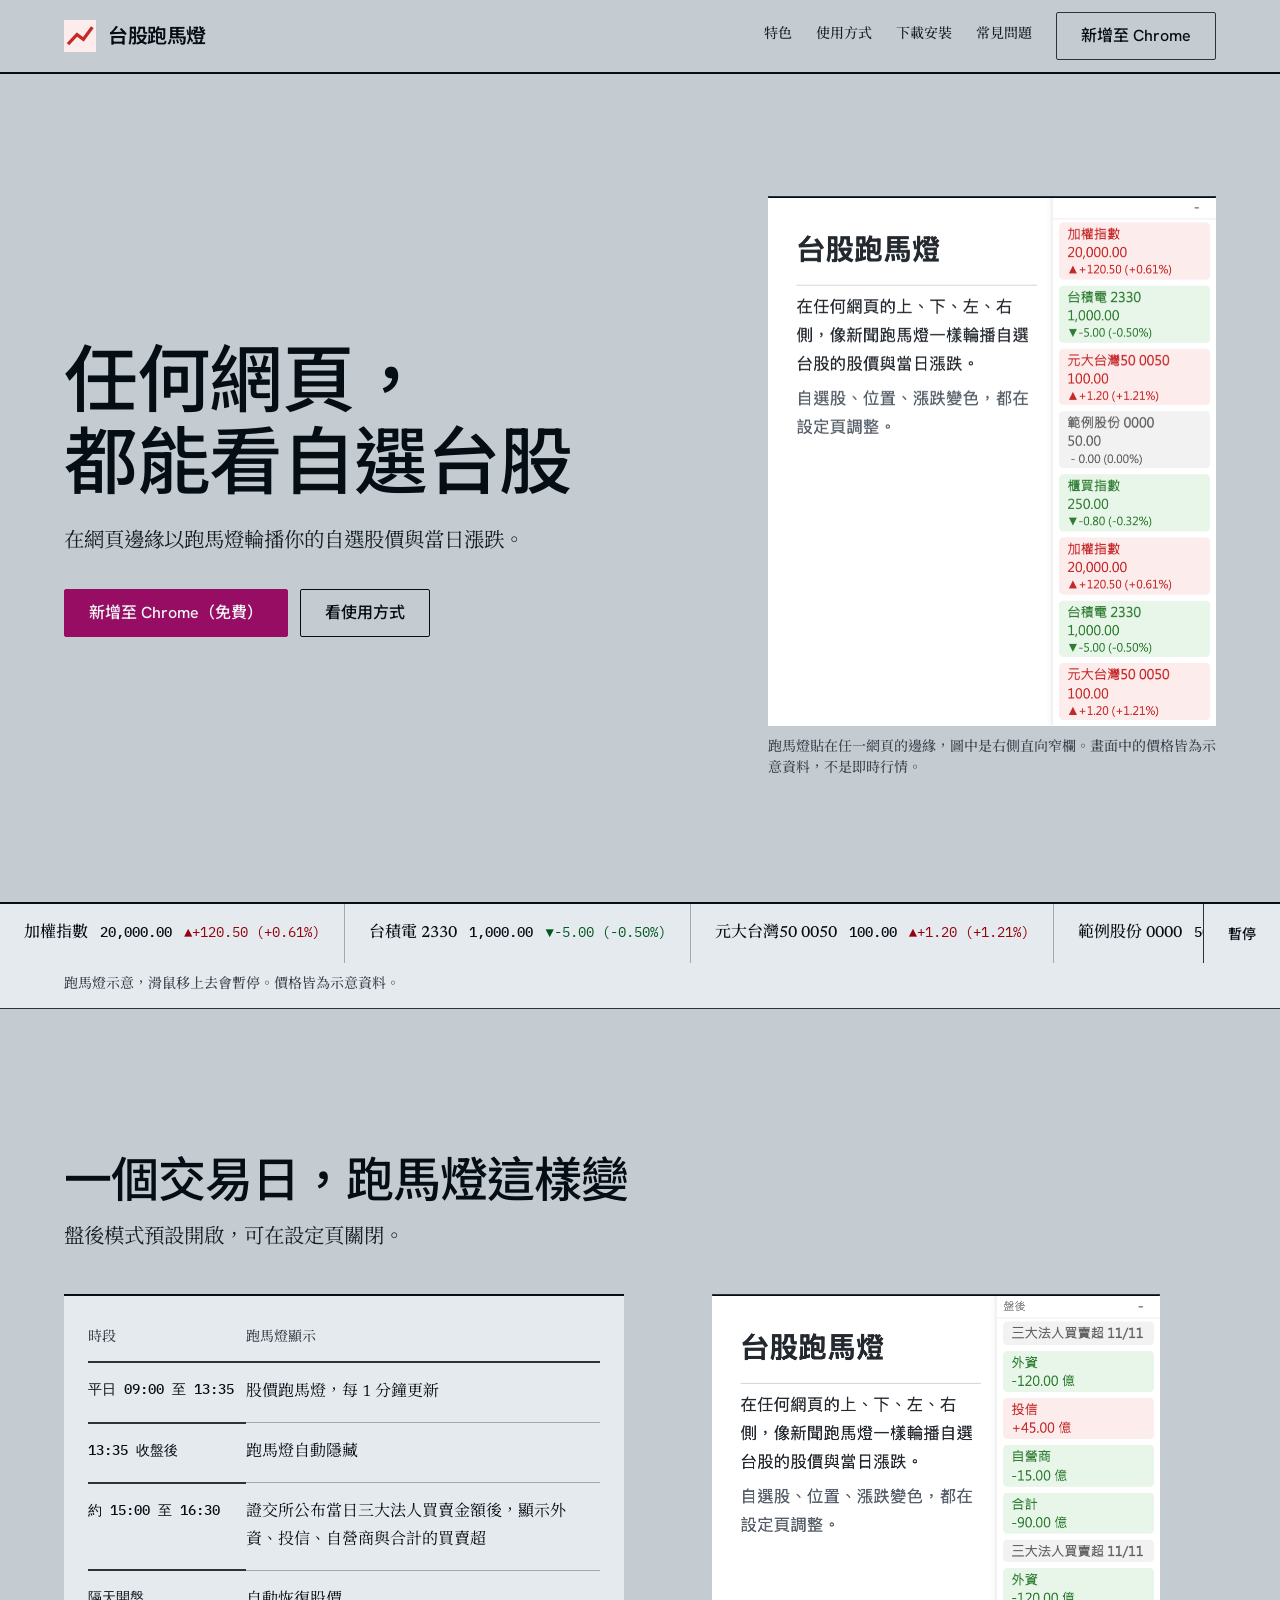
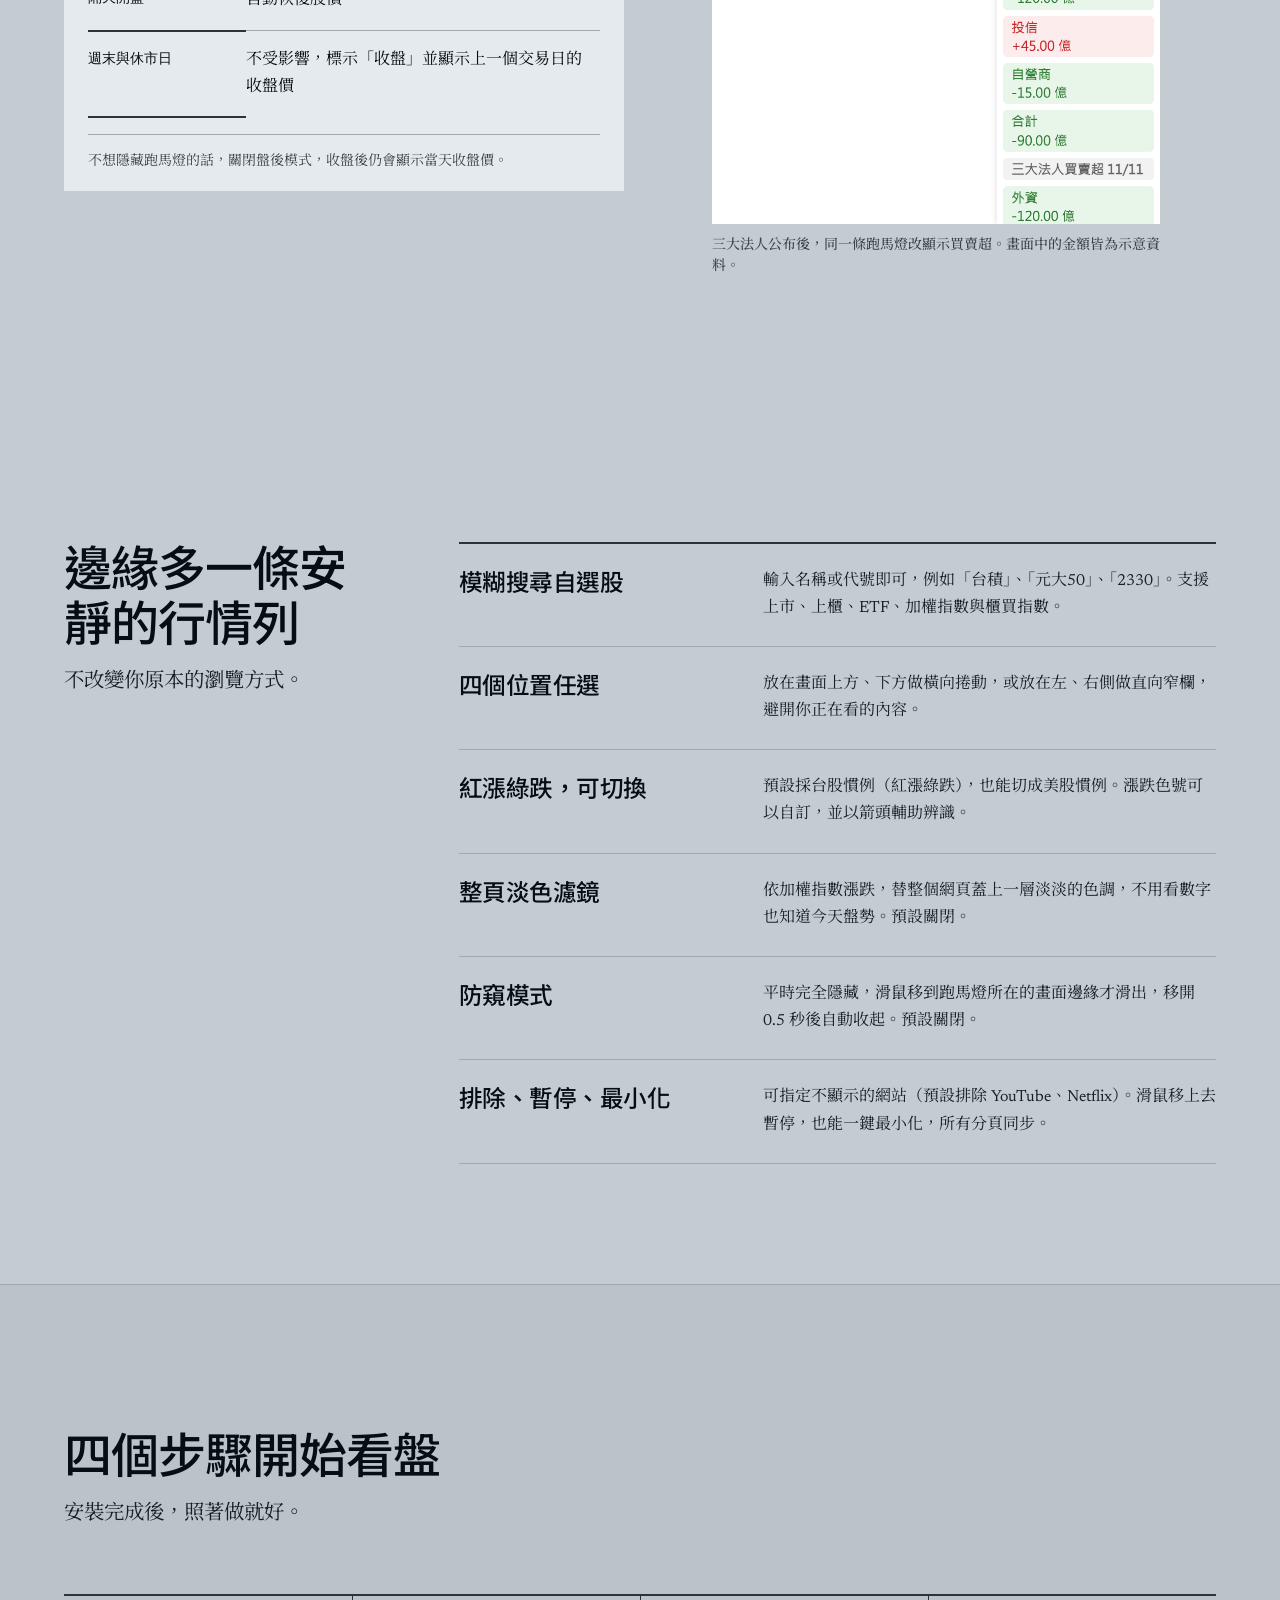
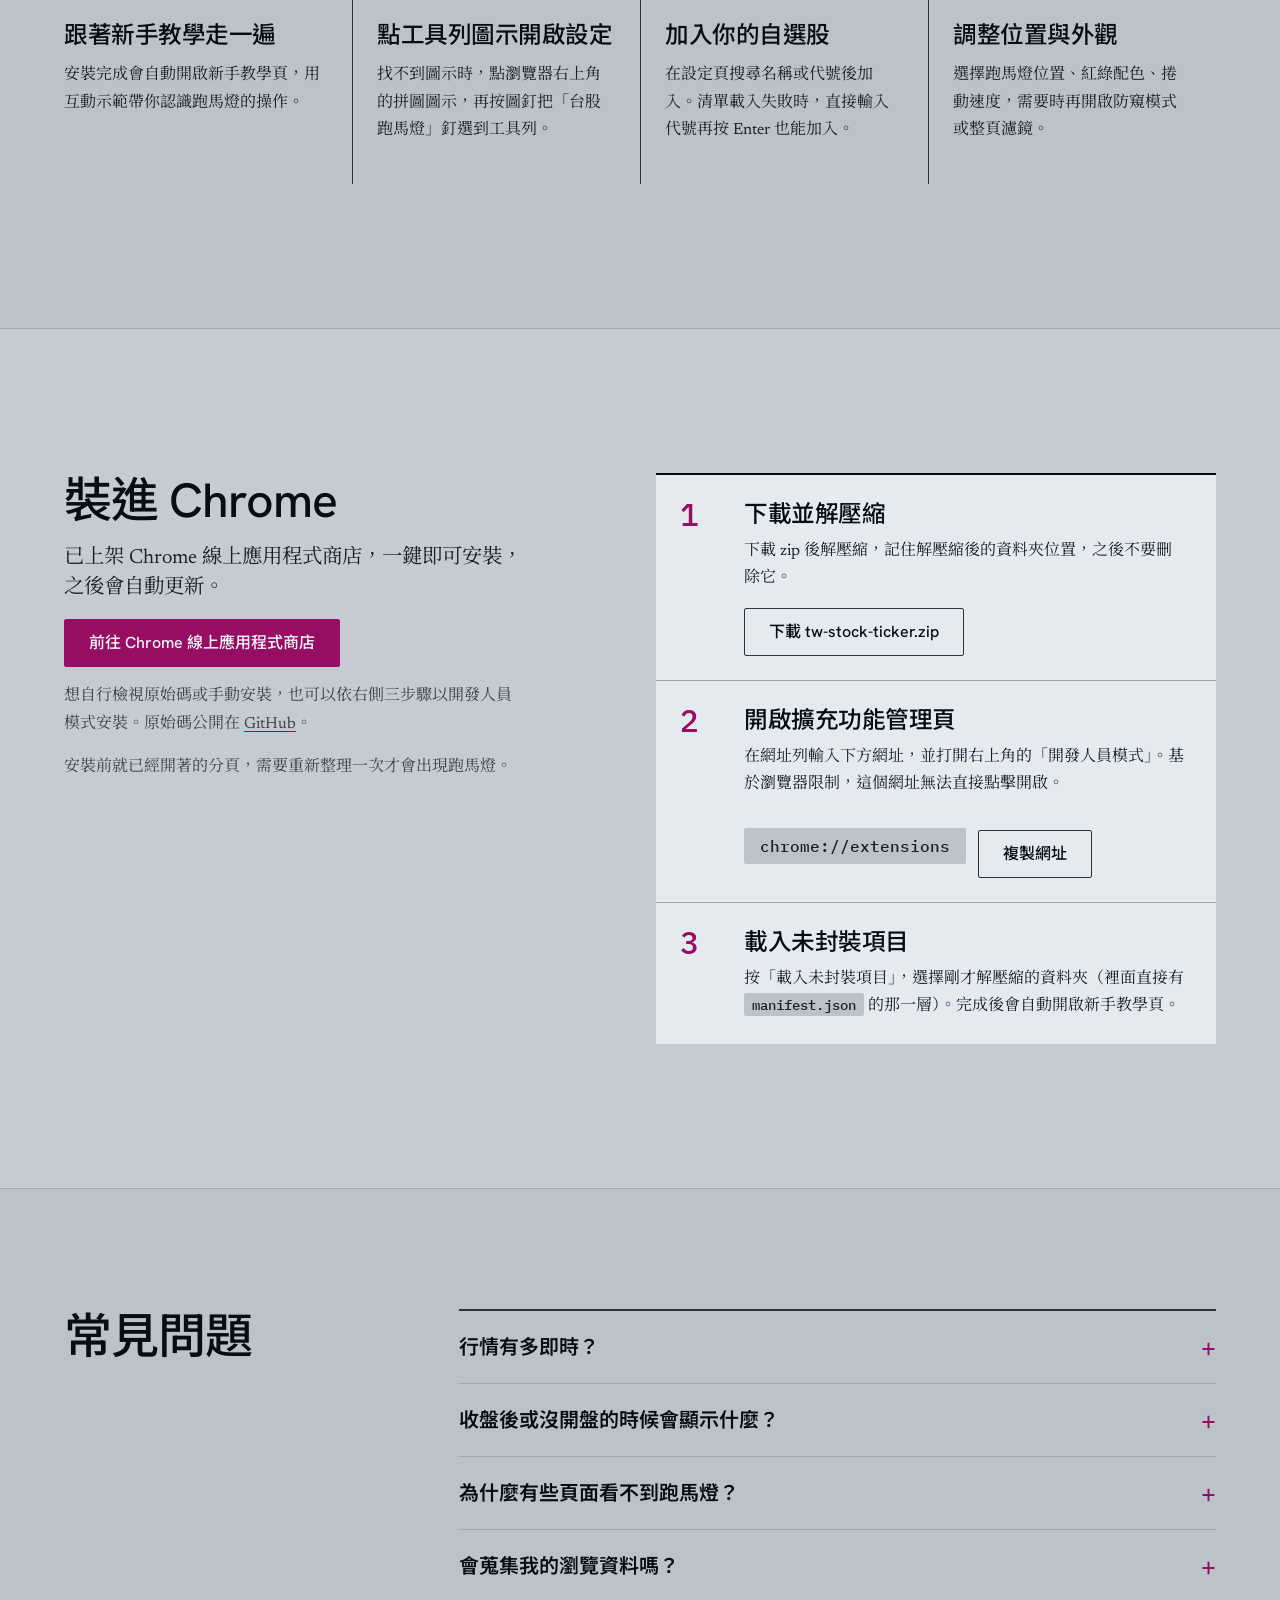
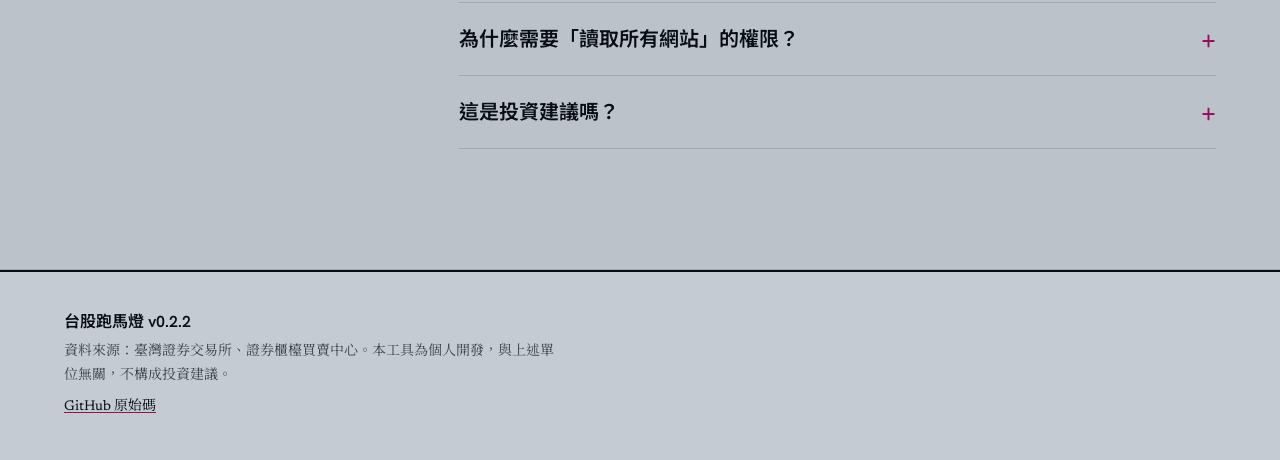
==== commit 7991f080: "[UPD] 官網與 README 加入 Chrome 商店連結" ====
--- a/site/index.html
+++ b/site/index.html
@@ -30,7 +30,7 @@
         <a href="#usage">使用方式</a>
         <a href="#install">下載安裝</a>
         <a href="#faq">常見問題</a>
-        <a class="btn btn--quiet" href="#install">下載</a>
+        <a class="btn btn--quiet" href="https://chromewebstore.google.com/detail/%E5%8F%B0%E8%82%A1%E8%B7%91%E9%A6%AC%E7%87%88/oakjohhkajoanffodofgkgpjjpijfdhp" rel="noopener">新增至 Chrome</a>
       </nav>
     </div>
   </header>
@@ -44,7 +44,7 @@
             <h1>任何網頁，<br>都能看自選台股</h1>
             <p class="lead">在網頁邊緣以跑馬燈輪播你的自選股價與當日漲跌。</p>
             <div class="actions">
-              <a class="btn btn--primary" href="https://github.com/avthing/tw-stock-ticker/releases/latest/download/tw-stock-ticker.zip">下載 v0.2.2（zip）</a>
+              <a class="btn btn--primary" href="https://chromewebstore.google.com/detail/%E5%8F%B0%E8%82%A1%E8%B7%91%E9%A6%AC%E7%87%88/oakjohhkajoanffodofgkgpjjpijfdhp" rel="noopener">新增至 Chrome（免費）</a>
               <a class="btn" href="#usage">看使用方式</a>
             </div>
           </div>
@@ -188,9 +188,10 @@
       <div class="container">
         <div class="cols">
           <div class="head install-head">
-            <h2 id="install-h">三步裝進 Chrome</h2>
-            <p class="lead">目前尚未上架 Chrome 線上應用程式商店，請依下列步驟以開發人員模式安裝。</p>
-            <p>需以開發人員模式手動安裝，約 1 分鐘完成。原始碼公開在 <a href="https://github.com/avthing/tw-stock-ticker">GitHub</a>。</p>
+            <h2 id="install-h">裝進 Chrome</h2>
+            <p class="lead">已上架 Chrome 線上應用程式商店，一鍵即可安裝，之後會自動更新。</p>
+            <p><a class="btn btn--primary" href="https://chromewebstore.google.com/detail/%E5%8F%B0%E8%82%A1%E8%B7%91%E9%A6%AC%E7%87%88/oakjohhkajoanffodofgkgpjjpijfdhp" rel="noopener">前往 Chrome 線上應用程式商店</a></p>
+            <p>想自行檢視原始碼或手動安裝，也可以依右側三步驟以開發人員模式安裝。原始碼公開在 <a href="https://github.com/avthing/tw-stock-ticker">GitHub</a>。</p>
             <p>安裝前就已經開著的分頁，需要重新整理一次才會出現跑馬燈。</p>
           </div>
           <ol class="ledger">
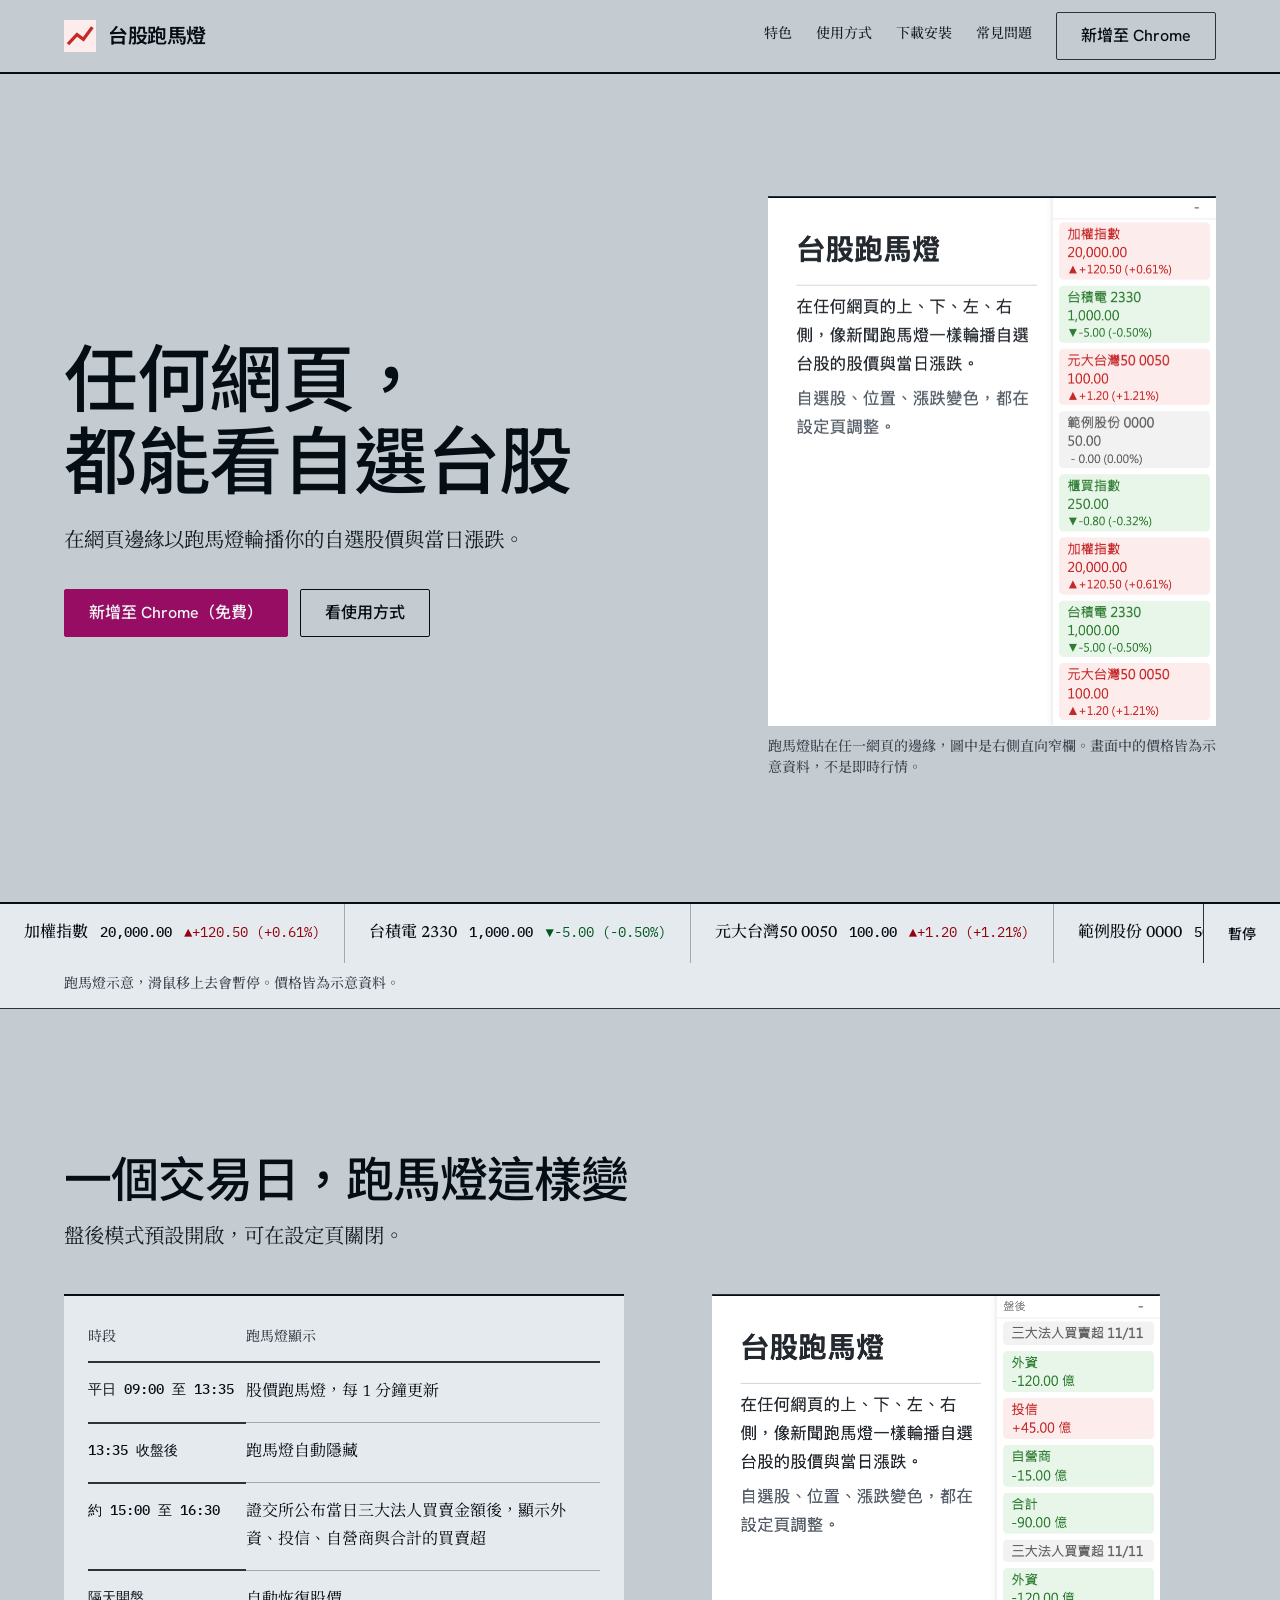
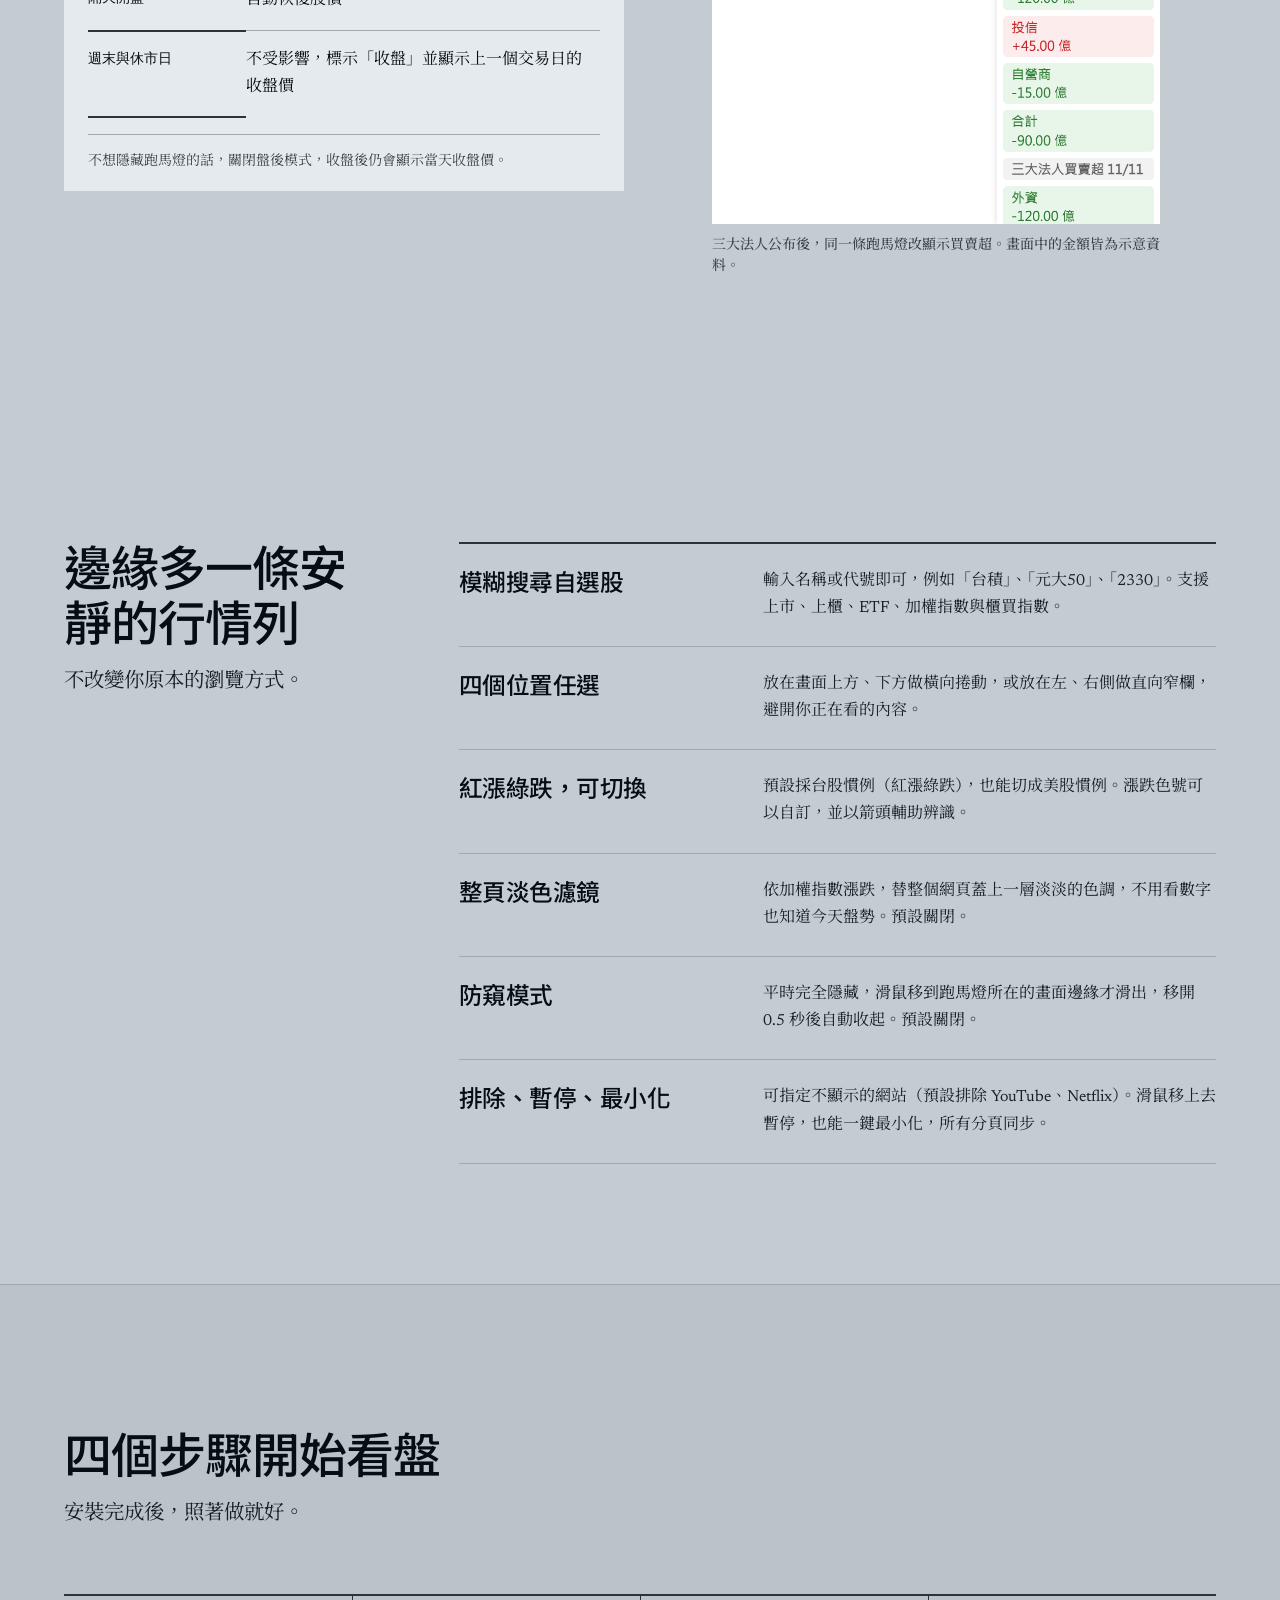
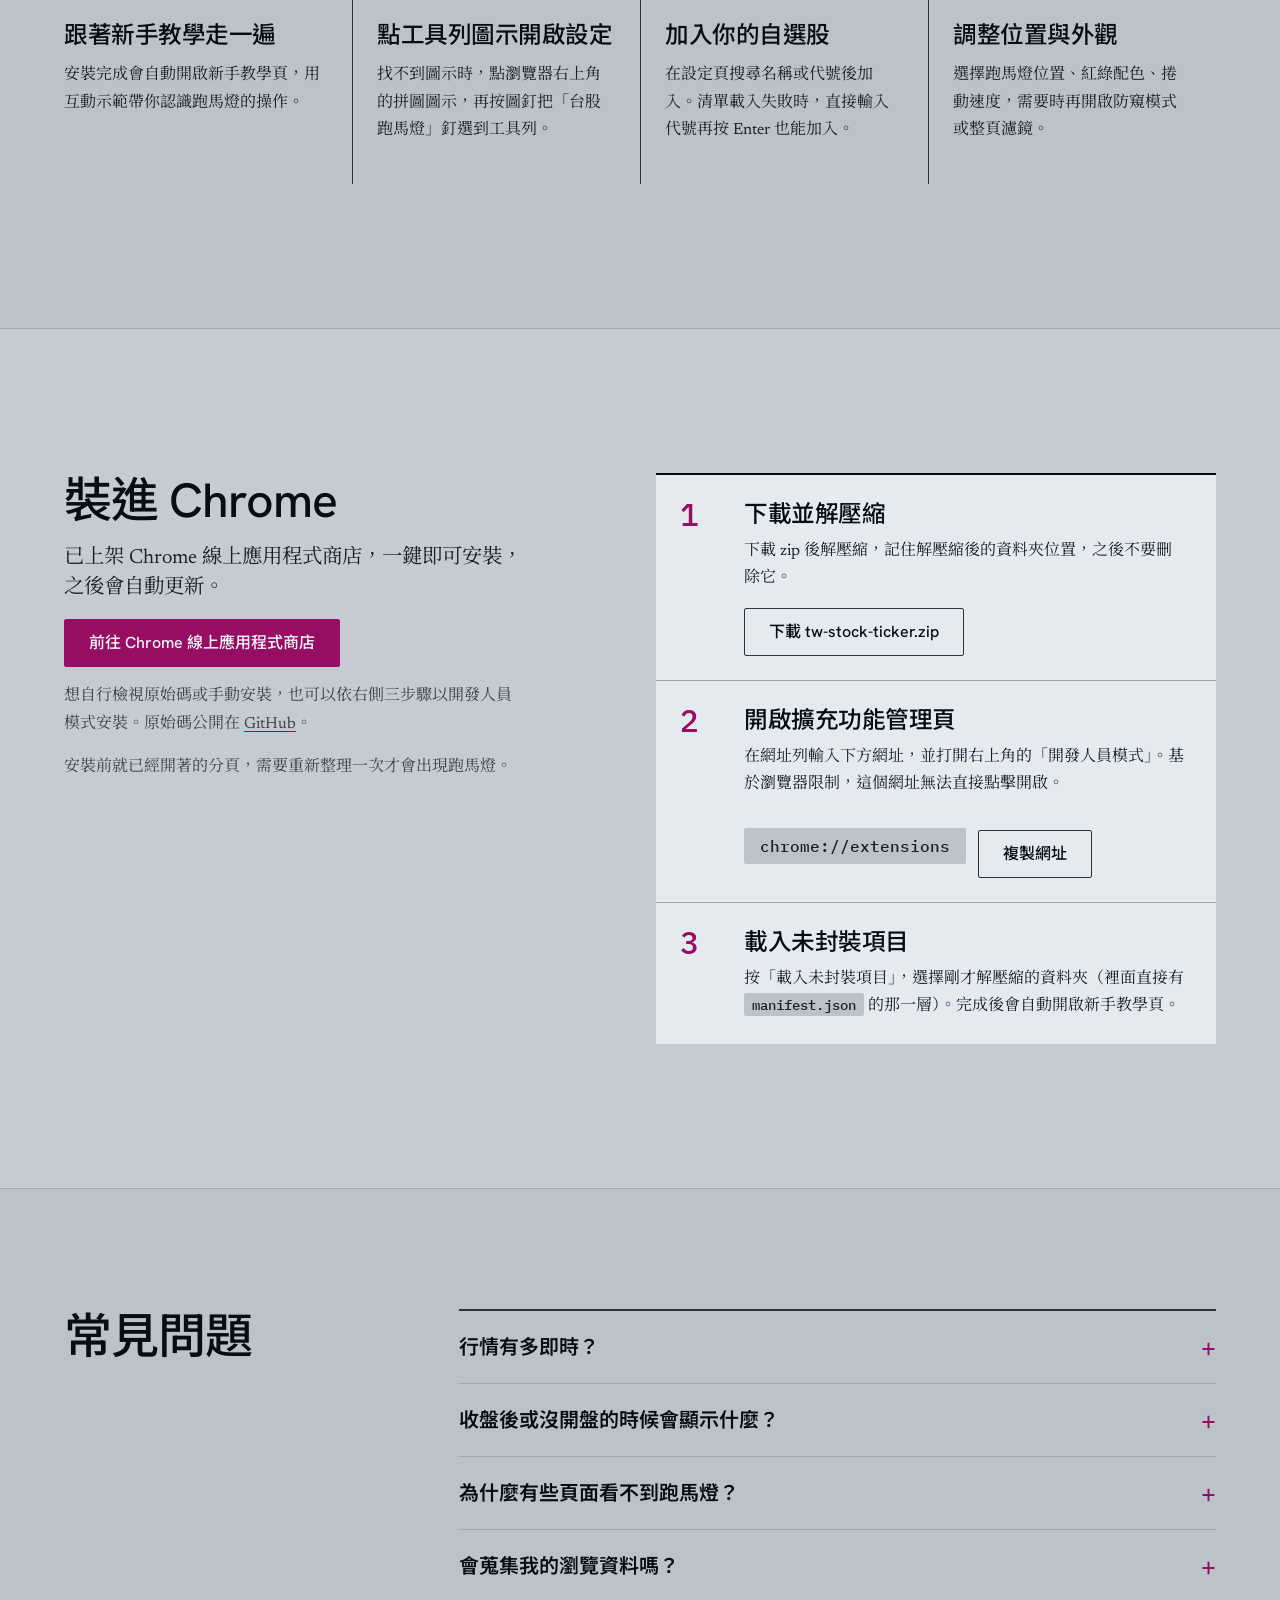
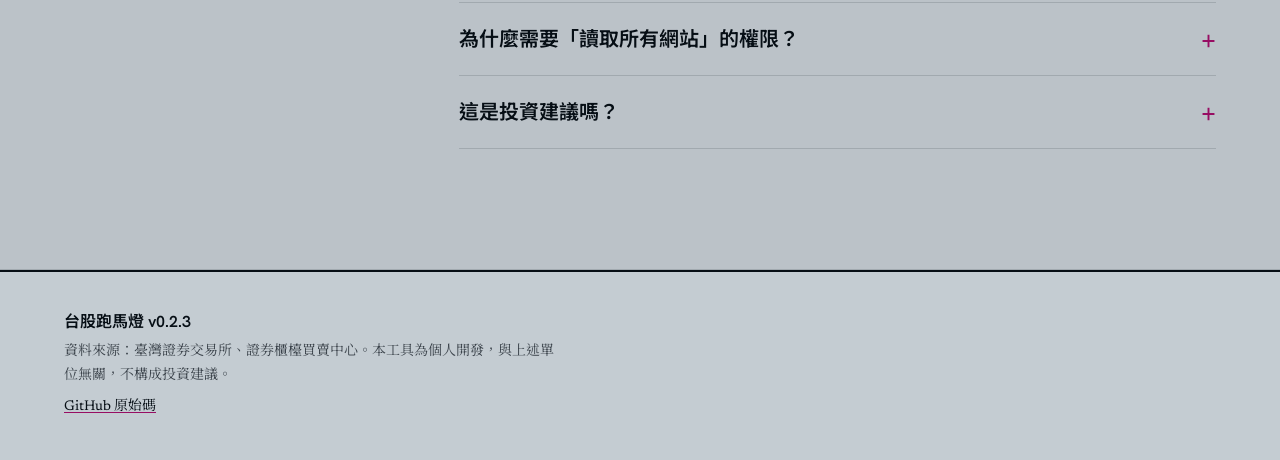
==== commit 1062268f: "[FIX] 修正漲停鎖死時股價顯示 0.00 與 -100%，發布 v0.2.3" ====
--- a/site/index.html
+++ b/site/index.html
@@ -259,7 +259,7 @@
   <footer class="site-footer">
     <div class="container">
       <div class="colophon">
-        <strong>台股跑馬燈 v0.2.2</strong>
+        <strong>台股跑馬燈 v0.2.3</strong>
         <p>資料來源：臺灣證券交易所、證券櫃檯買賣中心。本工具為個人開發，與上述單位無關，不構成投資建議。</p>
         <p><a href="https://github.com/avthing/tw-stock-ticker">GitHub 原始碼</a></p>
       </div>
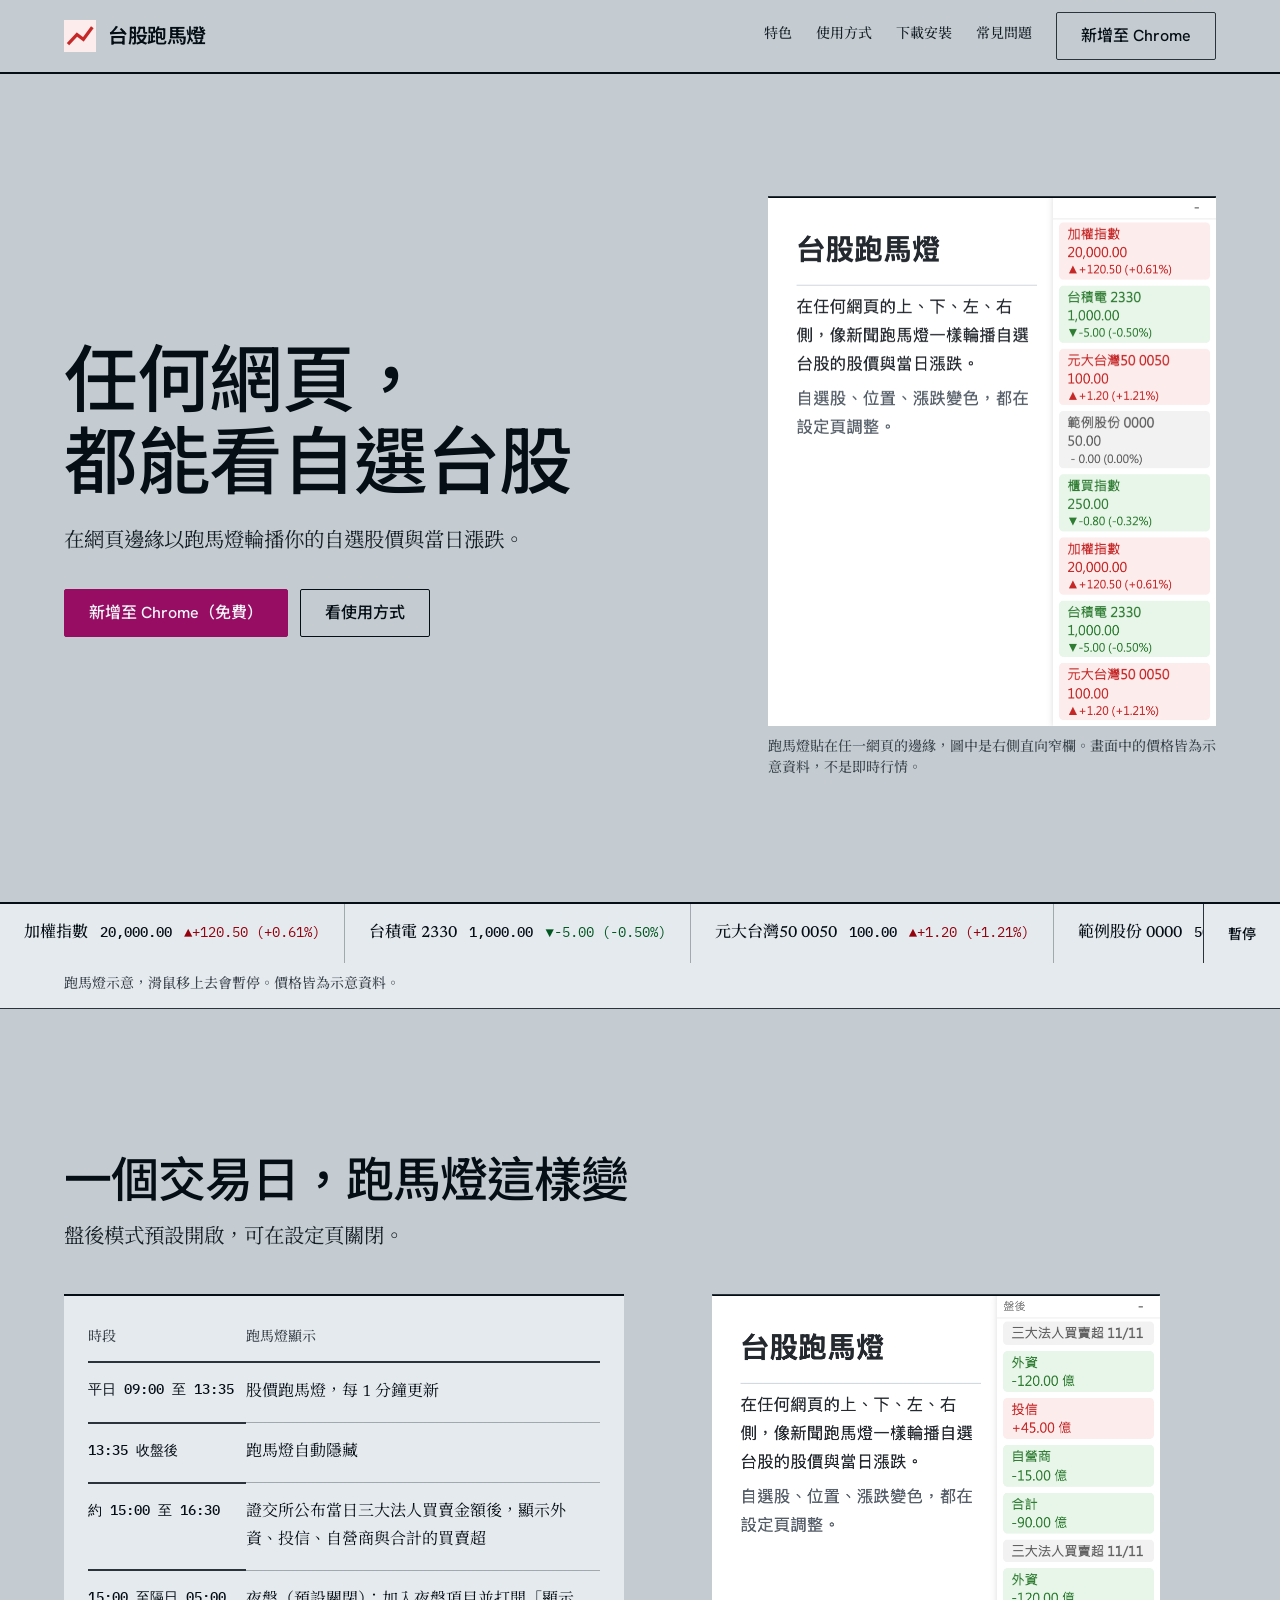
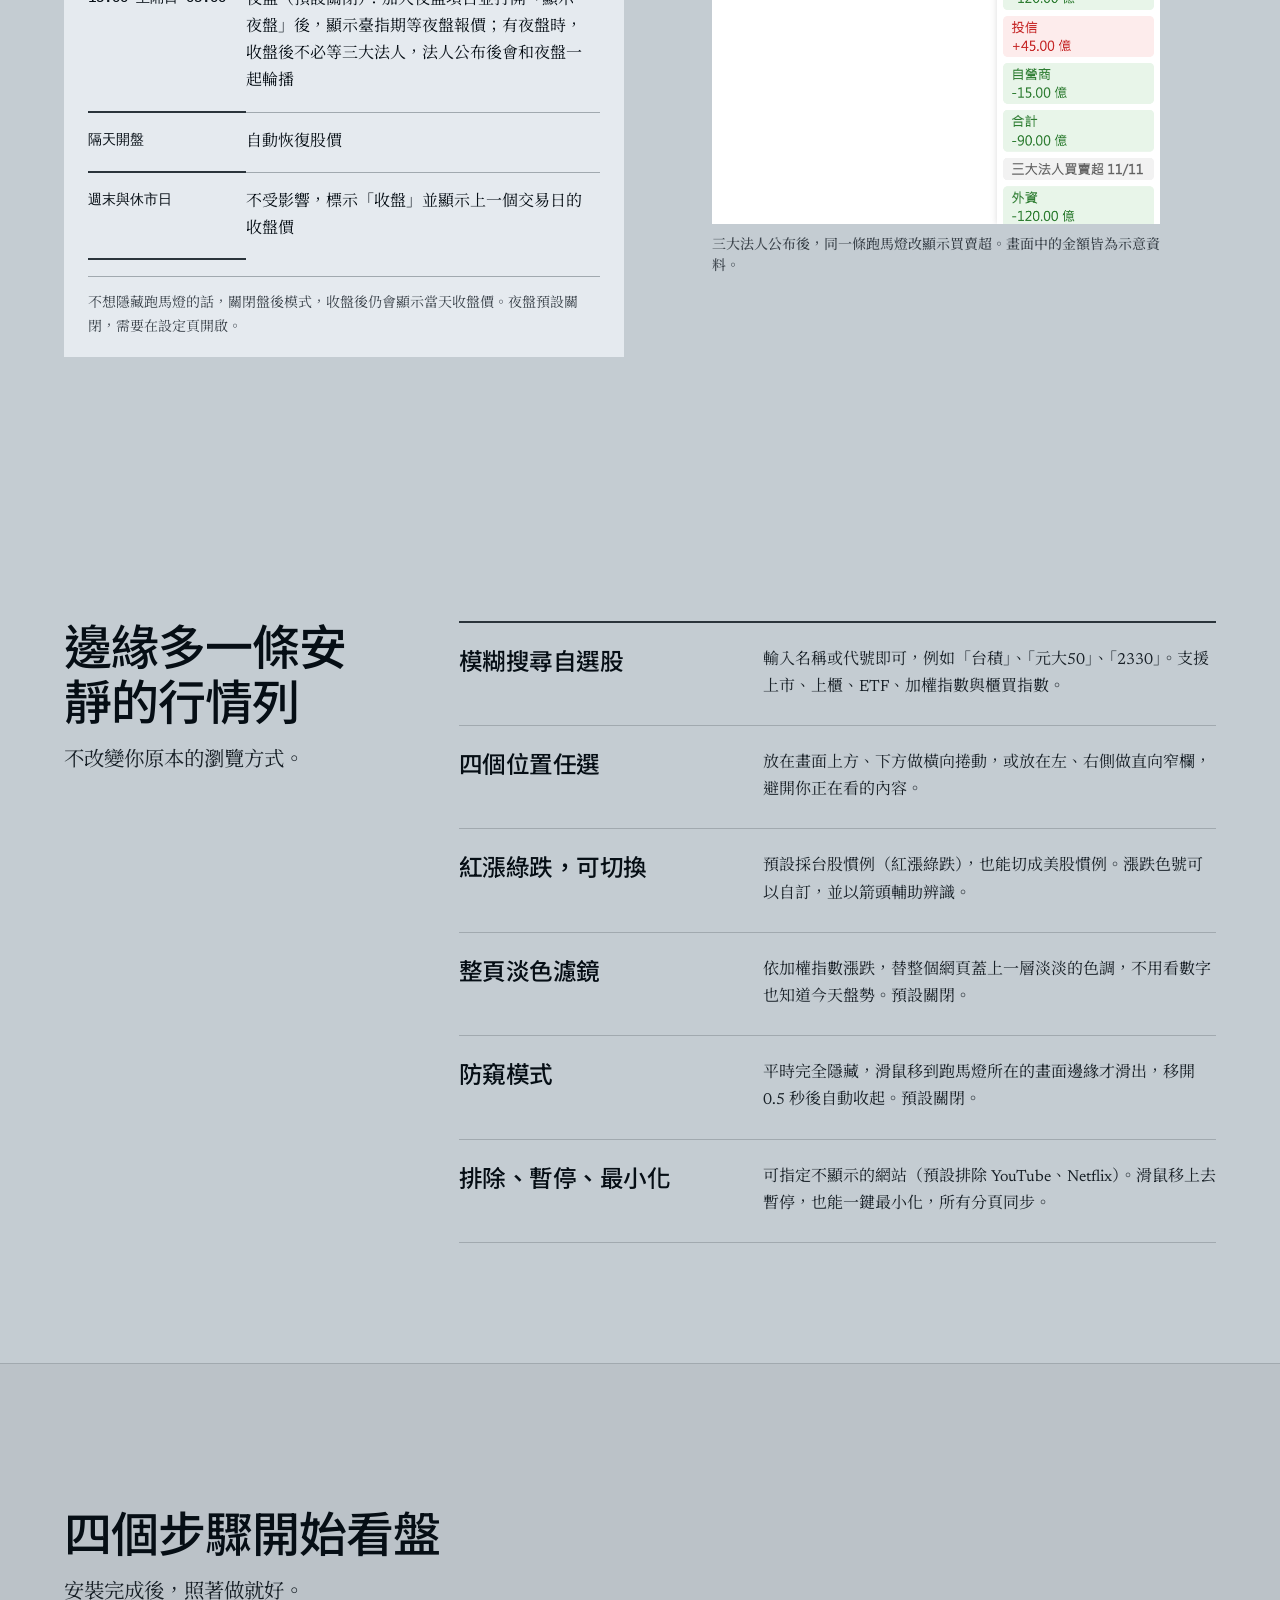
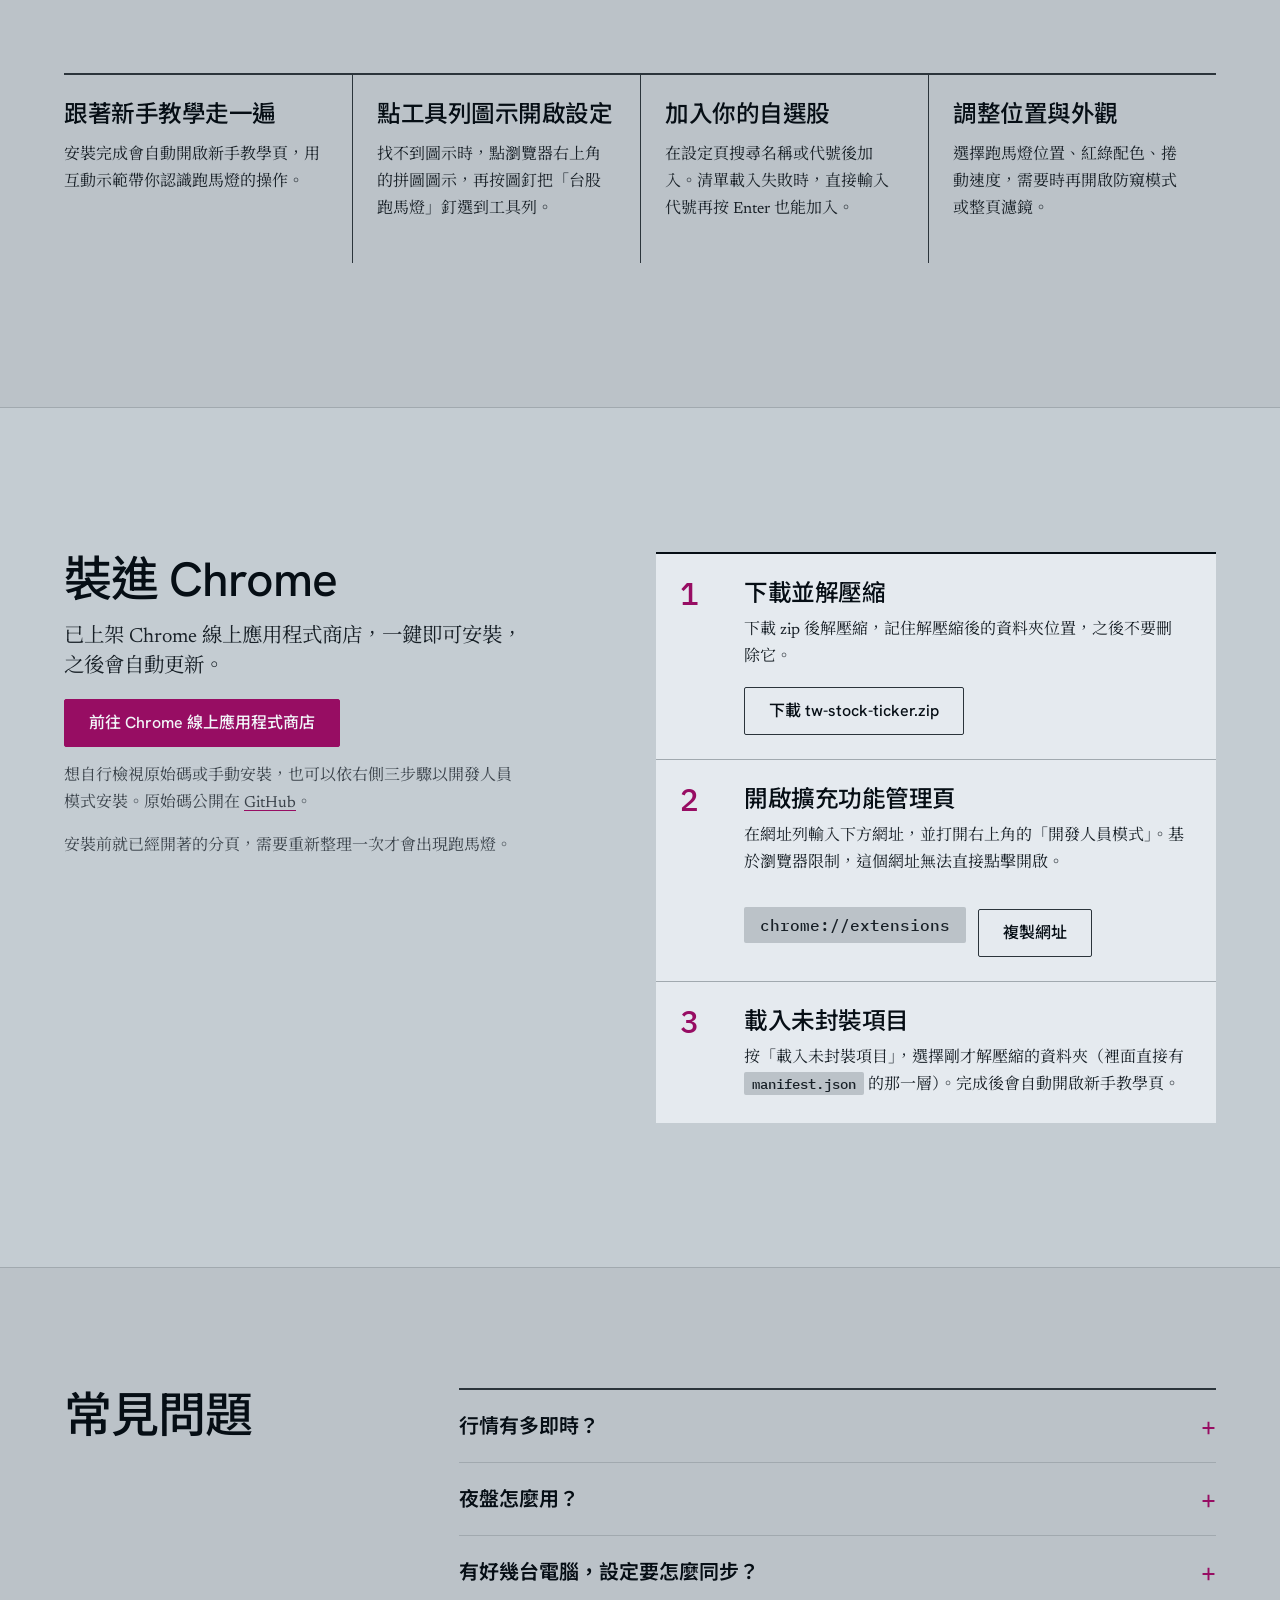
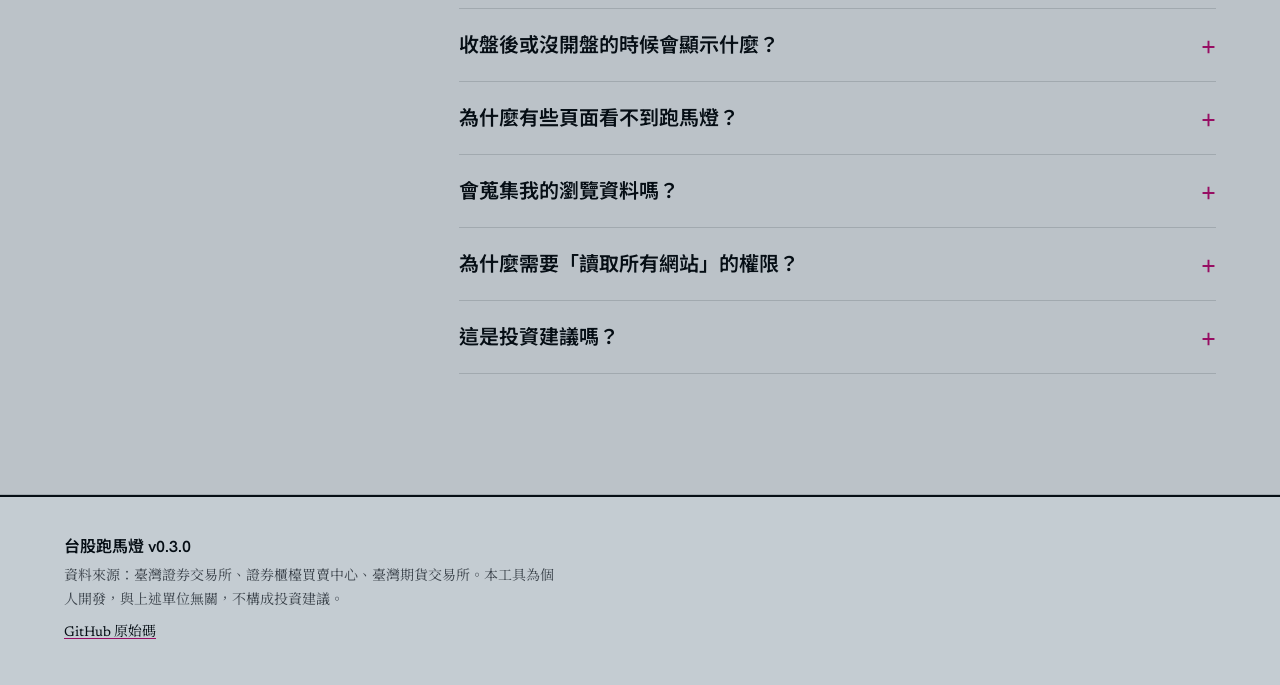
==== commit 872fea63: "[ADD] 新增臺指期夜盤與設定匯入匯出，發布 v0.3.0" ====
--- a/site/index.html
+++ b/site/index.html
@@ -101,11 +101,12 @@
                 <tr><th scope="row">平日 09:00 至 13:35</th><td>股價跑馬燈，每 1 分鐘更新</td></tr>
                 <tr><th scope="row">13:35 收盤後</th><td>跑馬燈自動隱藏</td></tr>
                 <tr><th scope="row">約 15:00 至 16:30</th><td>證交所公布當日三大法人買賣金額後，顯示外資、投信、自營商與合計的買賣超</td></tr>
+                <tr><th scope="row">15:00 至隔日 05:00</th><td>夜盤（預設關閉）：加入夜盤項目並打開「顯示夜盤」後，顯示臺指期等夜盤報價；有夜盤時，收盤後不必等三大法人，法人公布後會和夜盤一起輪播</td></tr>
                 <tr><th scope="row">隔天開盤</th><td>自動恢復股價</td></tr>
                 <tr><th scope="row">週末與休市日</th><td>不受影響，標示「收盤」並顯示上一個交易日的收盤價</td></tr>
               </tbody>
             </table>
-            <p class="note">不想隱藏跑馬燈的話，關閉盤後模式，收盤後仍會顯示當天收盤價。</p>
+            <p class="note">不想隱藏跑馬燈的話，關閉盤後模式，收盤後仍會顯示當天收盤價。夜盤預設關閉，需要在設定頁開啟。</p>
           </div>
           <figure class="after">
             <div class="shot" data-slot="after" data-kind="product" data-alt="收盤後跑馬燈改顯示外資、投信、自營商與合計的買賣超">
@@ -228,7 +229,15 @@
           <div class="faq">
             <details>
               <summary>行情有多即時？</summary>
-              <p>資料來自證交所 MIS 的非官方介面，本身約有 5 秒延遲；擴充功能每 1 分鐘更新一次（僅盤中），不是逐筆即時。跑馬燈右側會顯示最後更新時間。</p>
+              <p>資料來自證交所 MIS 的非官方介面，本身約有 5 秒延遲；擴充功能每 1 分鐘更新一次（僅盤中），不是逐筆即時。跑馬燈右側會顯示最後更新時間。夜盤報價來自期交所的公開行情介面，在夜盤時段同樣每 1 分鐘更新一次。</p>
+            </details>
+            <details>
+              <summary>夜盤怎麼用？</summary>
+              <p>夜盤預設關閉。到設定頁的自選股搜尋框輸入「臺指」或「台積」，選標示「夜盤」的項目加入；如果「顯示夜盤」開關還沒打開，會詢問是否一併開啟。夜盤項目只在平日 15:00 至隔日 05:00（週五夜盤到週六凌晨 05:00）顯示，之後關閉開關，清單裡的夜盤項目會保留。資料來自臺灣期貨交易所的公開行情介面。</p>
+            </details>
+            <details>
+              <summary>有好幾台電腦，設定要怎麼同步？</summary>
+              <p>已登入 Chrome 並開啟同步時，設定會自動同步。如果沒有登入，或使用不同的瀏覽器，可以到設定頁的「備份與多台電腦同步」按「匯出設定」存成檔案，再到另一台按「匯入設定」，匯入前會先確認並覆寫目前的設定。</p>
             </details>
             <details>
               <summary>收盤後或沒開盤的時候會顯示什麼？</summary>
@@ -240,7 +249,7 @@
             </details>
             <details>
               <summary>會蒐集我的瀏覽資料嗎？</summary>
-              <p>不會。擴充功能不蒐集、不上傳你的瀏覽紀錄。它只向證交所、櫃買中心取得行情與股票清單，設定則存放在 Chrome 的儲存空間（同步設定會跟著你的 Google 帳號）。完整原始碼公開，歡迎自行檢視。</p>
+              <p>不會。擴充功能不蒐集、不上傳你的瀏覽紀錄。它只向證交所、櫃買中心與期交所取得行情與股票清單，設定則存放在 Chrome 的儲存空間（同步設定會跟著你的 Google 帳號）。完整原始碼公開，歡迎自行檢視。</p>
             </details>
             <details>
               <summary>為什麼需要「讀取所有網站」的權限？</summary>
@@ -259,8 +268,8 @@
   <footer class="site-footer">
     <div class="container">
       <div class="colophon">
-        <strong>台股跑馬燈 v0.2.3</strong>
-        <p>資料來源：臺灣證券交易所、證券櫃檯買賣中心。本工具為個人開發，與上述單位無關，不構成投資建議。</p>
+        <strong>台股跑馬燈 v0.3.0</strong>
+        <p>資料來源：臺灣證券交易所、證券櫃檯買賣中心、臺灣期貨交易所。本工具為個人開發，與上述單位無關，不構成投資建議。</p>
         <p><a href="https://github.com/avthing/tw-stock-ticker">GitHub 原始碼</a></p>
       </div>
     </div>
